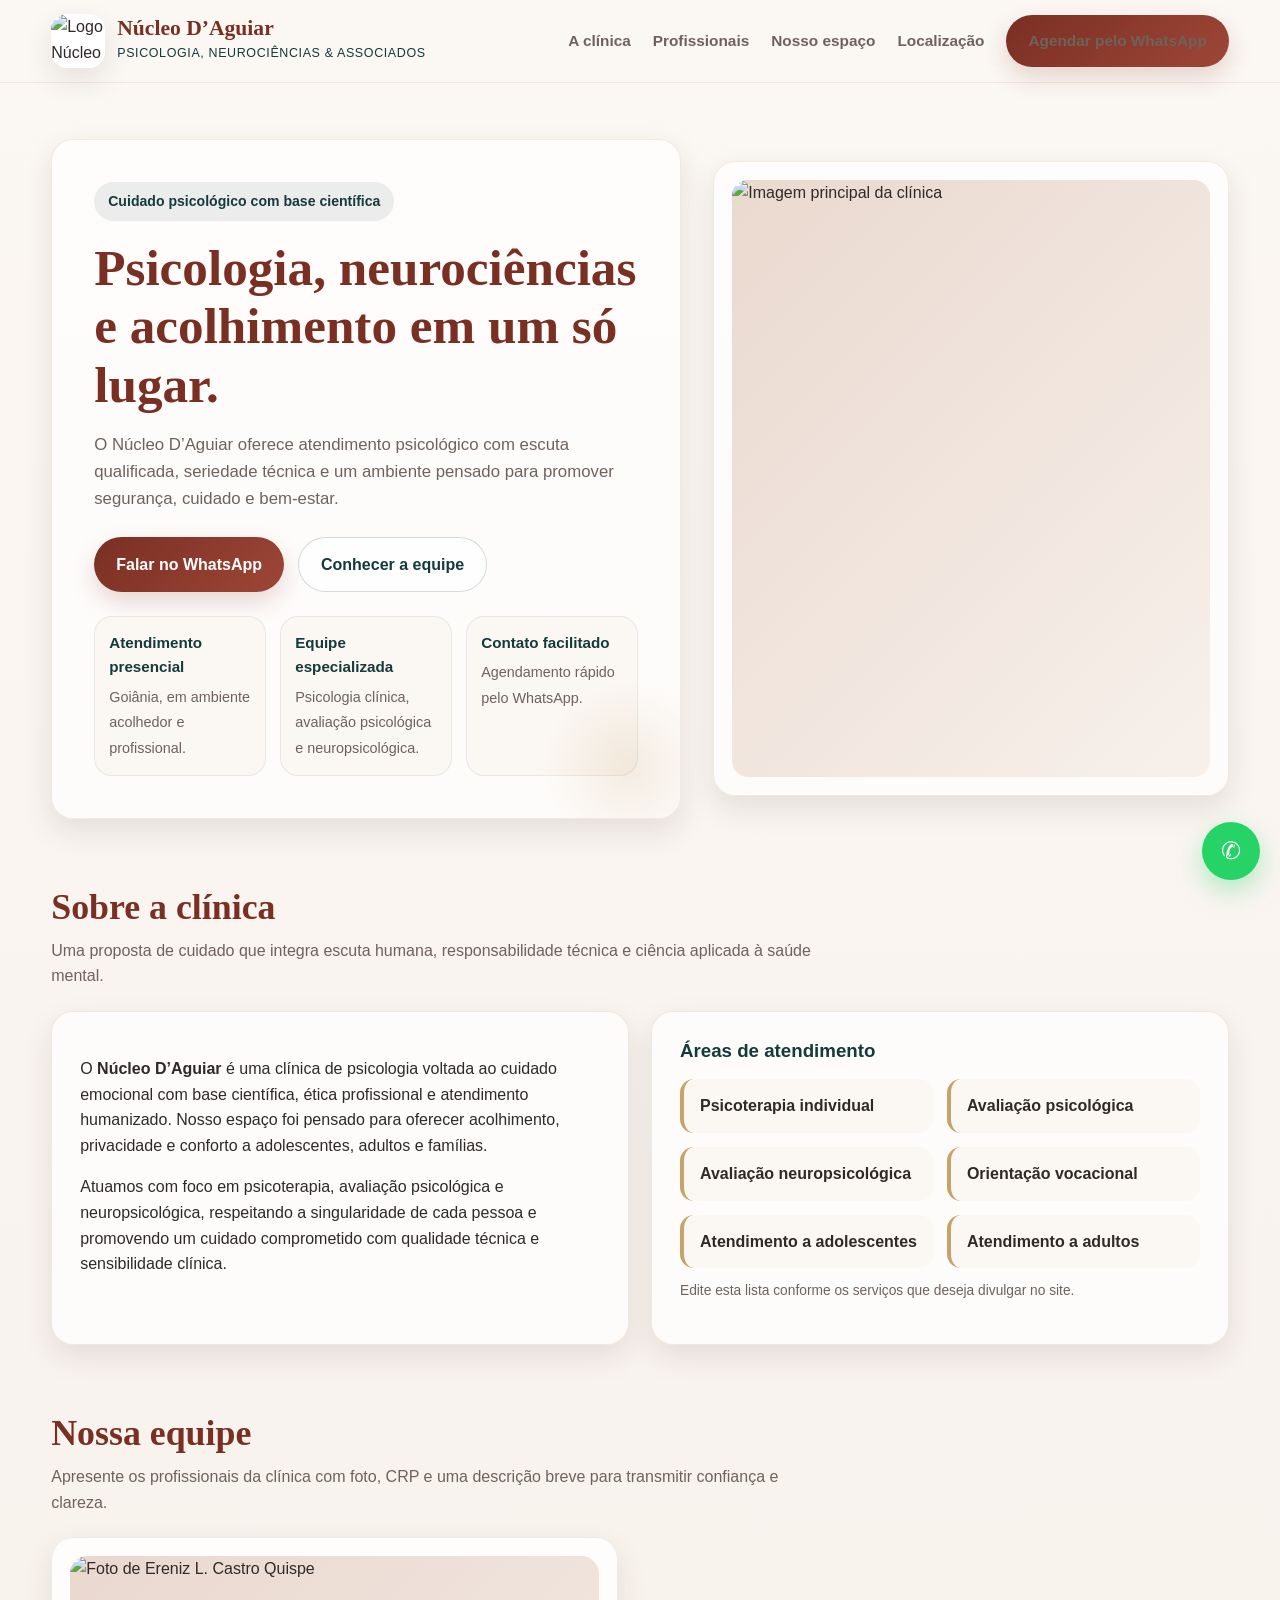
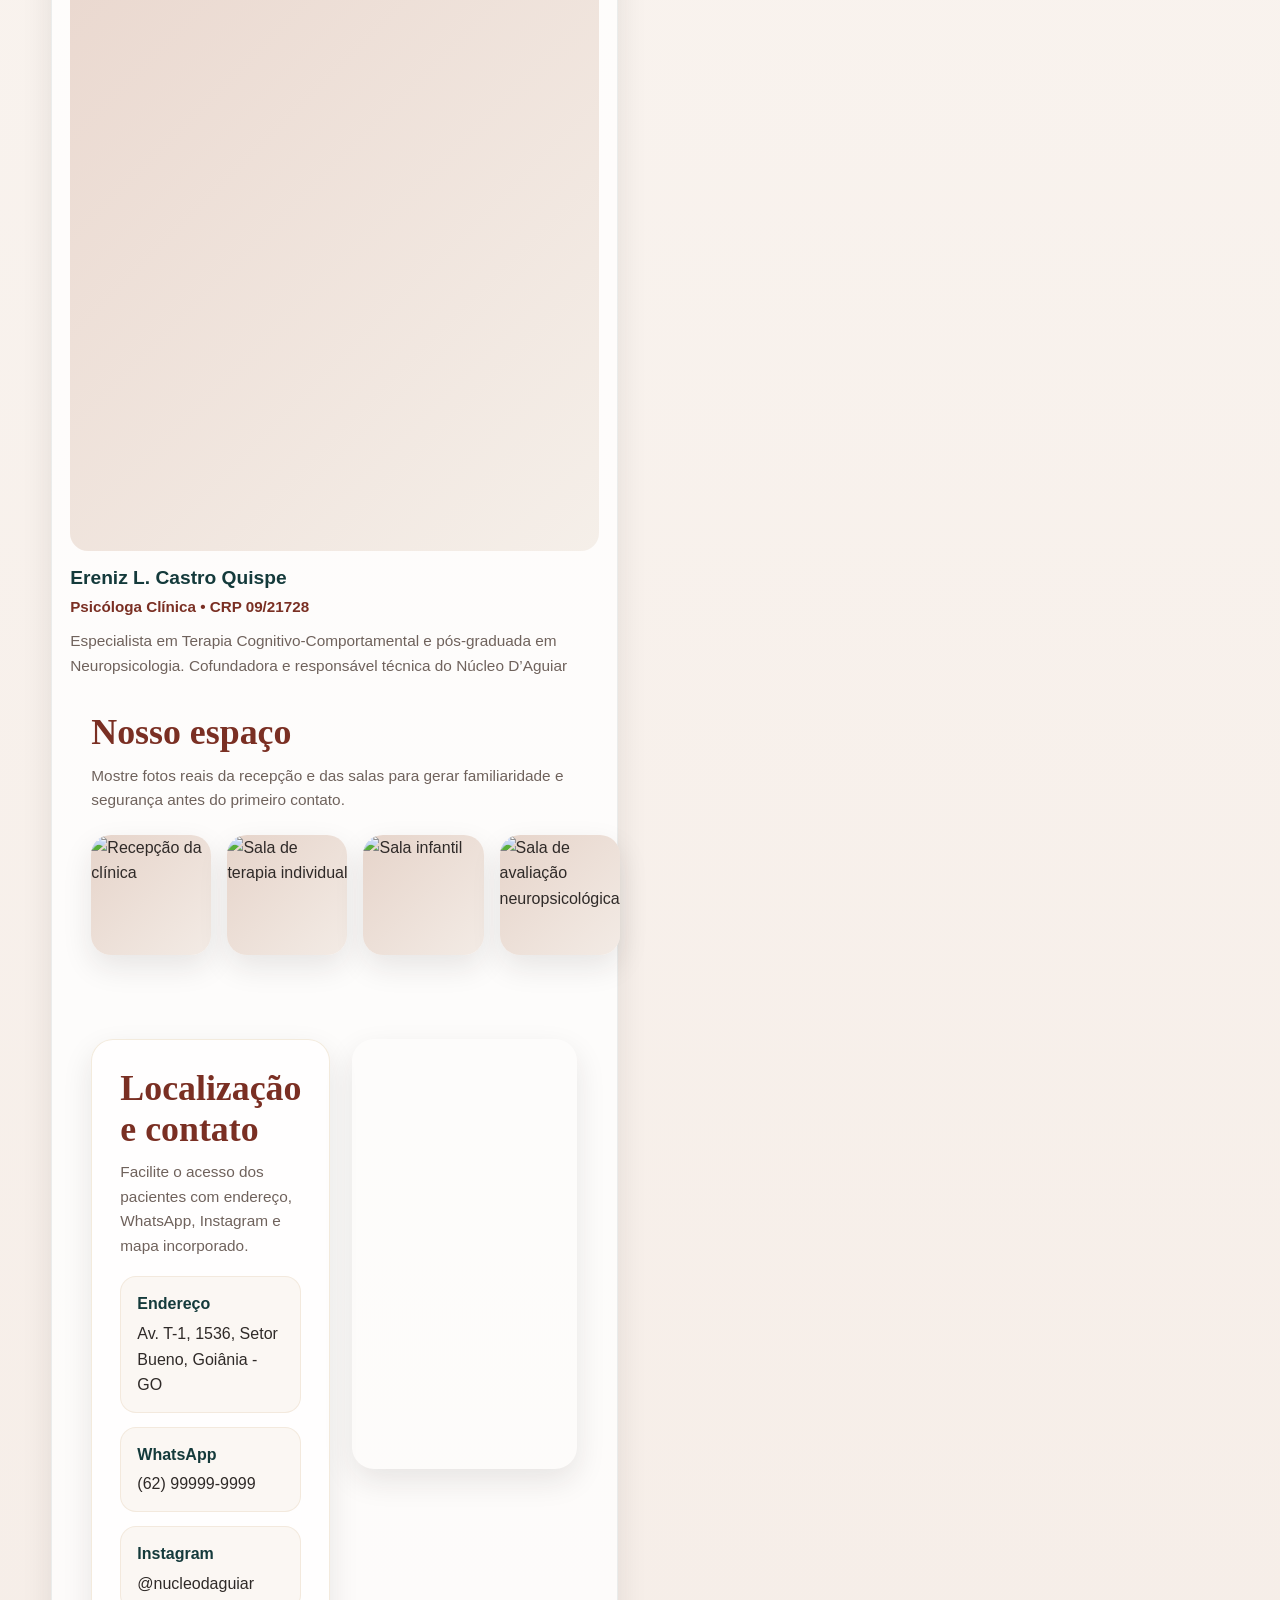
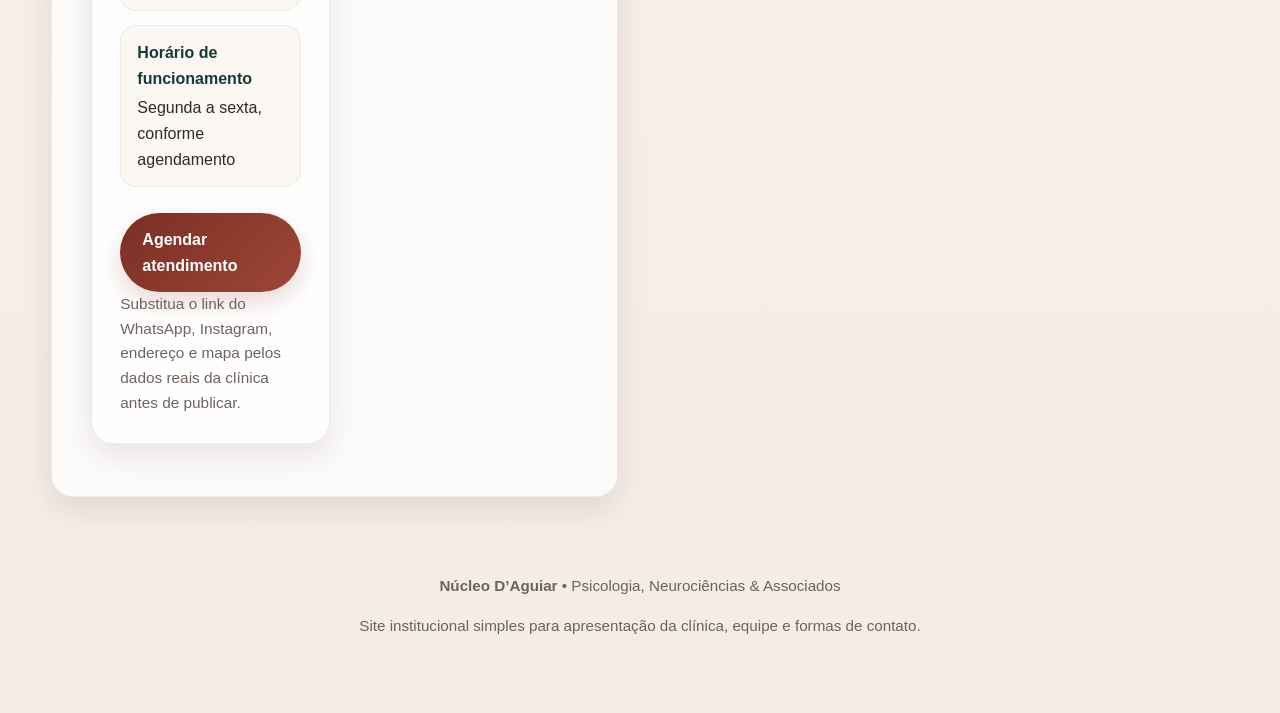
==== index.html @ 6f024604 "Add files via upload" ====
<!DOCTYPE html>
<html lang="pt-BR">
<head>
  <meta charset="UTF-8" />
  <meta name="viewport" content="width=device-width, initial-scale=1.0" />
  <title>Núcleo D’Aguiar | Psicologia, Neurociências & Associados</title>
  <meta name="description" content="Clínica de psicologia em Goiânia com atendimento humanizado, psicoterapia, avaliação psicológica e neuropsicológica." />
  <style>
    :root {
      --bg: #f5ece6;
      --bg-soft: #fbf7f3;
      --paper: #efe2da;
      --green: #143a3b;
      --wine: #7a2f23;
      --gold: #c7a36a;
      --text: #2f2a28;
      --muted: #6f625c;
      --white: #ffffff;
      --shadow: 0 12px 30px rgba(35, 28, 25, 0.10);
      --radius: 22px;
      --radius-sm: 14px;
      --container: 1180px;
    }

    * { box-sizing: border-box; }
    html { scroll-behavior: smooth; }
    body {
      margin: 0;
      font-family: "Segoe UI", Tahoma, Geneva, Verdana, sans-serif;
      background: linear-gradient(180deg, var(--bg-soft) 0%, var(--bg) 100%);
      color: var(--text);
      line-height: 1.6;
    }

    img { max-width: 100%; display: block; }
    a { text-decoration: none; color: inherit; }

    .container {
      width: min(92%, var(--container));
      margin: 0 auto;
    }

    .topbar {
      position: sticky;
      top: 0;
      z-index: 1000;
      backdrop-filter: blur(10px);
      background: rgba(251, 247, 243, 0.88);
      border-bottom: 1px solid rgba(122, 47, 35, 0.08);
    }

    .nav {
      display: flex;
      align-items: center;
      justify-content: space-between;
      gap: 20px;
      padding: 14px 0;
    }

    .brand {
      display: flex;
      align-items: center;
      gap: 12px;
      min-width: 0;
    }

    .brand-logo {
      width: 54px;
      height: 54px;
      border-radius: 16px;
      object-fit: cover;
      box-shadow: var(--shadow);
      background: var(--white);
    }

    .brand-text {
      min-width: 0;
    }

    .brand-title {
      font-family: Georgia, "Times New Roman", serif;
      color: var(--wine);
      font-size: 1.35rem;
      line-height: 1;
      margin: 0 0 4px;
      font-weight: 700;
    }

    .brand-subtitle {
      margin: 0;
      font-size: 0.78rem;
      color: var(--green);
      letter-spacing: 0.05em;
      text-transform: uppercase;
    }

    .menu {
      display: flex;
      align-items: center;
      gap: 22px;
      flex-wrap: wrap;
    }

    .menu a {
      color: var(--muted);
      font-weight: 600;
      font-size: 0.96rem;
    }

    .menu a:hover { color: var(--wine); }

    .btn {
      display: inline-flex;
      align-items: center;
      justify-content: center;
      gap: 10px;
      border: none;
      border-radius: 999px;
      padding: 14px 22px;
      font-weight: 700;
      transition: 0.25s ease;
      cursor: pointer;
    }

    .btn-primary {
      background: linear-gradient(135deg, var(--wine), #9d4637);
      color: var(--white);
      box-shadow: 0 10px 24px rgba(122, 47, 35, 0.18);
    }

    .btn-primary:hover { transform: translateY(-2px); }

    .btn-outline {
      border: 1.5px solid rgba(20, 58, 59, 0.18);
      color: var(--green);
      background: rgba(255,255,255,0.65);
    }

    .hero {
      padding: 56px 0 34px;
    }

    .hero-grid {
      display: grid;
      grid-template-columns: 1.1fr 0.9fr;
      gap: 32px;
      align-items: center;
    }

    .hero-card, .visual-card, .section-card {
      background: rgba(255,255,255,0.7);
      border: 1px solid rgba(199, 163, 106, 0.22);
      border-radius: var(--radius);
      box-shadow: var(--shadow);
    }

    .hero-card {
      padding: 42px;
      position: relative;
      overflow: hidden;
    }

    .hero-card::before {
      content: "";
      position: absolute;
      inset: auto -40px -40px auto;
      width: 180px;
      height: 180px;
      border-radius: 50%;
      background: radial-gradient(circle, rgba(199,163,106,0.18), transparent 70%);
    }

    .eyebrow {
      display: inline-block;
      background: rgba(20, 58, 59, 0.08);
      color: var(--green);
      padding: 8px 14px;
      border-radius: 999px;
      font-weight: 700;
      font-size: 0.88rem;
      margin-bottom: 18px;
    }

    h1, h2, h3 {
      margin-top: 0;
      line-height: 1.15;
    }

    h1 {
      font-family: Georgia, "Times New Roman", serif;
      font-size: clamp(2.1rem, 4vw, 4rem);
      color: var(--wine);
      margin-bottom: 16px;
    }

    .hero p {
      color: var(--muted);
      font-size: 1.05rem;
      margin-bottom: 24px;
    }

    .hero-actions {
      display: flex;
      flex-wrap: wrap;
      gap: 14px;
      margin-bottom: 24px;
    }

    .hero-highlights {
      display: grid;
      grid-template-columns: repeat(3, 1fr);
      gap: 14px;
      margin-top: 8px;
    }

    .highlight {
      background: var(--bg-soft);
      border-radius: 18px;
      padding: 14px;
      border: 1px solid rgba(20, 58, 59, 0.08);
    }

    .highlight strong {
      display: block;
      color: var(--green);
      margin-bottom: 4px;
      font-size: 0.95rem;
    }

    .highlight span {
      color: var(--muted);
      font-size: 0.9rem;
    }

    .visual-card {
      padding: 18px;
    }

    .hero-photo {
      width: 100%;
      aspect-ratio: 4 / 5;
      border-radius: calc(var(--radius) - 6px);
      object-fit: cover;
      background: linear-gradient(135deg, #ead9cf, #f7f0eb);
    }

    section {
      padding: 34px 0;
    }

    .section-head {
      margin-bottom: 22px;
      max-width: 760px;
    }

    .section-head h2 {
      font-family: Georgia, "Times New Roman", serif;
      font-size: clamp(1.8rem, 2.8vw, 2.8rem);
      color: var(--wine);
      margin-bottom: 10px;
    }

    .section-head p {
      margin: 0;
      color: var(--muted);
    }

    .about-grid {
      display: grid;
      grid-template-columns: 1fr 1fr;
      gap: 22px;
    }

    .section-card {
      padding: 28px;
    }

    .services-list {
      display: grid;
      grid-template-columns: repeat(2, 1fr);
      gap: 14px;
      margin-top: 18px;
    }

    .service-item {
      background: var(--bg-soft);
      border-left: 4px solid var(--gold);
      border-radius: 14px;
      padding: 14px 14px 14px 16px;
      color: var(--text);
      font-weight: 600;
    }

    .professionals-grid {
      display: grid;
      grid-template-columns: repeat(3, 1fr);
      gap: 22px;
    }

    .professional-card {
      background: rgba(255,255,255,0.78);
      border-radius: var(--radius);
      padding: 18px;
      border: 1px solid rgba(20, 58, 59, 0.08);
      box-shadow: var(--shadow);
    }

    .professional-card img {
      width: 100%;
      aspect-ratio: 4 / 4.5;
      object-fit: cover;
      border-radius: 18px;
      margin-bottom: 16px;
      background: linear-gradient(135deg, #ead8cf, #f5efe9);
    }

    .professional-card h3 {
      margin-bottom: 6px;
      color: var(--green);
      font-size: 1.2rem;
    }

    .professional-role {
      color: var(--wine);
      font-weight: 700;
      margin-bottom: 10px;
      font-size: 0.95rem;
    }

    .professional-card p {
      color: var(--muted);
      margin: 0;
      font-size: 0.96rem;
    }

    .gallery-grid {
      display: grid;
      grid-template-columns: repeat(4, 1fr);
      gap: 16px;
    }

    .gallery-grid img {
      width: 100%;
      aspect-ratio: 1 / 1;
      object-fit: cover;
      border-radius: 20px;
      box-shadow: var(--shadow);
      background: linear-gradient(135deg, #e6d4ca, #f3ebe5);
    }

    .location-grid {
      display: grid;
      grid-template-columns: 0.95fr 1.05fr;
      gap: 22px;
      align-items: stretch;
    }

    .contact-list {
      display: grid;
      gap: 14px;
      margin: 18px 0 26px;
    }

    .contact-item {
      background: var(--bg-soft);
      border-radius: 16px;
      padding: 14px 16px;
      border: 1px solid rgba(199, 163, 106, 0.16);
    }

    .contact-item strong {
      display: block;
      color: var(--green);
      margin-bottom: 4px;
    }

    iframe {
      width: 100%;
      min-height: 100%;
      border: 0;
      border-radius: var(--radius);
      box-shadow: var(--shadow);
      min-height: 430px;
    }

    .footer {
      padding: 28px 0 60px;
      color: var(--muted);
      text-align: center;
      font-size: 0.95rem;
    }

    .whatsapp-float {
      position: fixed;
      right: 20px;
      bottom: 20px;
      z-index: 999;
      background: #25d366;
      color: white;
      width: 58px;
      height: 58px;
      border-radius: 50%;
      display: flex;
      align-items: center;
      justify-content: center;
      font-size: 1.5rem;
      box-shadow: 0 10px 26px rgba(37, 211, 102, 0.35);
    }

    .muted-note {
      font-size: 0.86rem;
      color: var(--muted);
      margin-top: 12px;
    }

    @media (max-width: 980px) {
      .hero-grid,
      .about-grid,
      .location-grid,
      .professionals-grid {
        grid-template-columns: 1fr;
      }

      .gallery-grid {
        grid-template-columns: repeat(2, 1fr);
      }

      .hero-highlights,
      .services-list {
        grid-template-columns: 1fr;
      }

      .menu {
        display: none;
      }
    }

    @media (max-width: 640px) {
      .hero-card,
      .section-card {
        padding: 22px;
      }

      .gallery-grid {
        grid-template-columns: 1fr;
      }

      .brand-title {
        font-size: 1.08rem;
      }

      .brand-subtitle {
        font-size: 0.68rem;
      }
    }
  </style>
</head>
<body>
  <header class="topbar">
    <div class="container nav">
      <a href="#inicio" class="brand">
        <img class="brand-logo" src="logo.png" alt="Logo Núcleo D'Aguiar" />
        <div class="brand-text">
          <p class="brand-title">Núcleo D’Aguiar</p>
          <p class="brand-subtitle">Psicologia, Neurociências & Associados</p>
        </div>
      </a>

      <nav class="menu">
        <a href="#sobre">A clínica</a>
        <a href="#profissionais">Profissionais</a>
        <a href="#espaco">Nosso espaço</a>
        <a href="#localizacao">Localização</a>
        <a href="#contato" class="btn btn-primary">Agendar pelo WhatsApp</a>
      </nav>
    </div>
  </header>

  <main>
    <section class="hero" id="inicio">
      <div class="container hero-grid">
        <div class="hero-card">
          <span class="eyebrow">Cuidado psicológico com base científica</span>
          <h1>Psicologia, neurociências e acolhimento em um só lugar.</h1>
          <p>
            O Núcleo D’Aguiar oferece atendimento psicológico com escuta qualificada,
            seriedade técnica e um ambiente pensado para promover segurança, cuidado e bem-estar.
          </p>

          <div class="hero-actions">
            <a class="btn btn-primary" href="https://wa.me/5562991787997" target="_blank" rel="noopener noreferrer">Falar no WhatsApp</a>
            <a class="btn btn-outline" href="#profissionais">Conhecer a equipe</a>
          </div>

          <div class="hero-highlights">
            <div class="highlight">
              <strong>Atendimento presencial</strong>
              <span>Goiânia, em ambiente acolhedor e profissional.</span>
            </div>
            <div class="highlight">
              <strong>Equipe especializada</strong>
              <span>Psicologia clínica, avaliação psicológica e neuropsicológica.</span>
            </div>
            <div class="highlight">
              <strong>Contato facilitado</strong>
              <span>Agendamento rápido pelo WhatsApp.</span>
            </div>
          </div>
        </div>

        <div class="visual-card">
          <img class="hero-photo" src="clinica-capa.jpg" alt="Imagem principal da clínica" />
        </div>
      </div>
    </section>

    <section id="sobre">
      <div class="container">
        <div class="section-head">
          <h2>Sobre a clínica</h2>
          <p>
            Uma proposta de cuidado que integra escuta humana, responsabilidade técnica e ciência aplicada à saúde mental.
          </p>
        </div>

        <div class="about-grid">
          <div class="section-card">
            <p>
              O <strong>Núcleo D’Aguiar</strong> é uma clínica de psicologia voltada ao cuidado emocional
              com base científica, ética profissional e atendimento humanizado. Nosso espaço foi pensado
              para oferecer acolhimento, privacidade e conforto a adolescentes, adultos e famílias.
            </p>
            <p>
              Atuamos com foco em psicoterapia, avaliação psicológica e neuropsicológica, respeitando a singularidade
              de cada pessoa e promovendo um cuidado comprometido com qualidade técnica e sensibilidade clínica.
            </p>
          </div>

          <div class="section-card">
            <h3 style="color: var(--green); margin-bottom: 12px;">Áreas de atendimento</h3>
            <div class="services-list">
              <div class="service-item">Psicoterapia individual</div>
              <div class="service-item">Avaliação psicológica</div>
              <div class="service-item">Avaliação neuropsicológica</div>
              <div class="service-item">Orientação vocacional</div>
              <div class="service-item">Atendimento a adolescentes</div>
              <div class="service-item">Atendimento a adultos</div>
            </div>
            <p class="muted-note">Edite esta lista conforme os serviços que deseja divulgar no site.</p>
          </div>
        </div>
      </div>
    </section>

    <section id="profissionais">
      <div class="container">
        <div class="section-head">
          <h2>Nossa equipe</h2>
          <p>
            Apresente os profissionais da clínica com foto, CRP e uma descrição breve para transmitir confiança e clareza.
          </p>
        </div>

        <div class="professionals-grid">
          <article class="professional-card">
            <img src="profissional-1.jpg" alt="Foto de Ereniz L. Castro Quispe" />
            <h3>Ereniz L. Castro Quispe</h3>
            <div class="professional-role">Psicóloga Clínica • CRP 09/21728</div>
            <p>
              Especialista em Terapia Cognitivo-Comportamental e pós-graduada em Neuropsicologia.
              Cofundadora e responsável técnica do Núcleo D’Aguiar

    <section id="espaco">
      <div class="container">
        <div class="section-head">
          <h2>Nosso espaço</h2>
          <p>
            Mostre fotos reais da recepção e das salas para gerar familiaridade e segurança antes do primeiro contato.
          </p>
        </div>

        <div class="gallery-grid">
          <img src="galeria-1.jpg" alt="Recepção da clínica" />
          <img src="galeria-2.jpg" alt="Sala de terapia individual" />
          <img src="galeria-3.jpg" alt="Sala infantil" />
          <img src="galeria-4.jpg" alt="Sala de avaliação neuropsicológica" />
        </div>
      </div>
    </section>

    <section id="localizacao">
      <div class="container location-grid">
        <div class="section-card">
          <div class="section-head" style="margin-bottom: 14px;">
            <h2>Localização e contato</h2>
            <p>
              Facilite o acesso dos pacientes com endereço, WhatsApp, Instagram e mapa incorporado.
            </p>
          </div>

          <div class="contact-list">
            <div class="contact-item">
              <strong>Endereço</strong>
              <span>Av. T-1, 1536, Setor Bueno, Goiânia - GO</span>
            </div>

            <div class="contact-item">
              <strong>WhatsApp</strong>
              <span>(62) 99999-9999</span>
            </div>

            <div class="contact-item">
              <strong>Instagram</strong>
              <span>@nucleodaguiar</span>
            </div>

            <div class="contact-item">
              <strong>Horário de funcionamento</strong>
              <span>Segunda a sexta, conforme agendamento</span>
            </div>
          </div>

          <div id="contato">
            <a class="btn btn-primary" href="https://wa.me/5562991787997" target="_blank" rel="noopener noreferrer">Agendar atendimento</a>
          </div>

          <p class="muted-note">
            Substitua o link do WhatsApp, Instagram, endereço e mapa pelos dados reais da clínica antes de publicar.
          </p>
        </div>

        <div>
          <iframe
            title="Mapa da clínica"
            src="https://www.google.com/maps?q=Av.%20T-1,%201536,%20Setor%20Bueno,%20Goi%C3%A2nia&output=embed"
            loading="lazy"
            referrerpolicy="no-referrer-when-downgrade">
          </iframe>
        </div>
      </div>
    </section>
  </main>

  <footer class="footer">
    <div class="container">
      <p><strong>Núcleo D’Aguiar</strong> • Psicologia, Neurociências & Associados</p>
      <p>Site institucional simples para apresentação da clínica, equipe e formas de contato.</p>
    </div>
  </footer>

  <a class="whatsapp-float" href="https://wa.me/5562991787997" target="_blank" rel="noopener noreferrer" aria-label="Falar no WhatsApp">
    ✆
  </a>
</body>
</html>
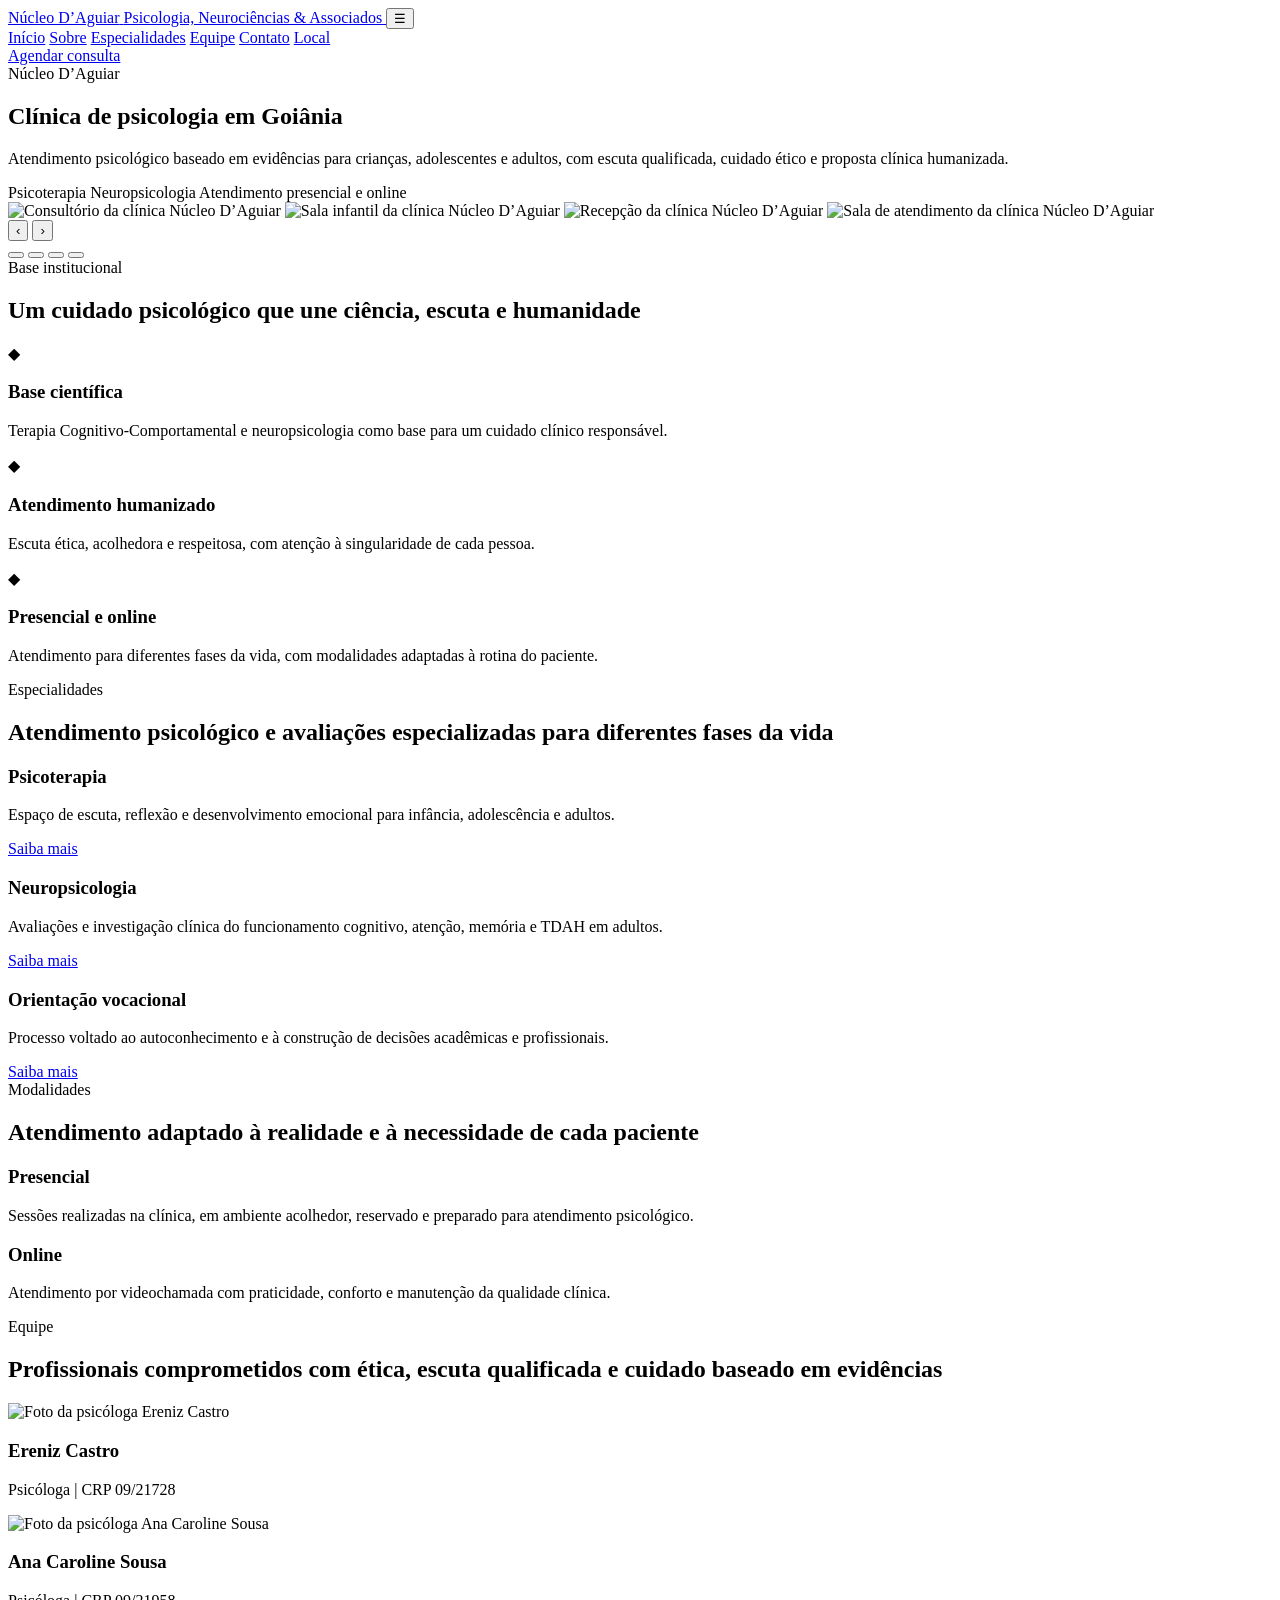
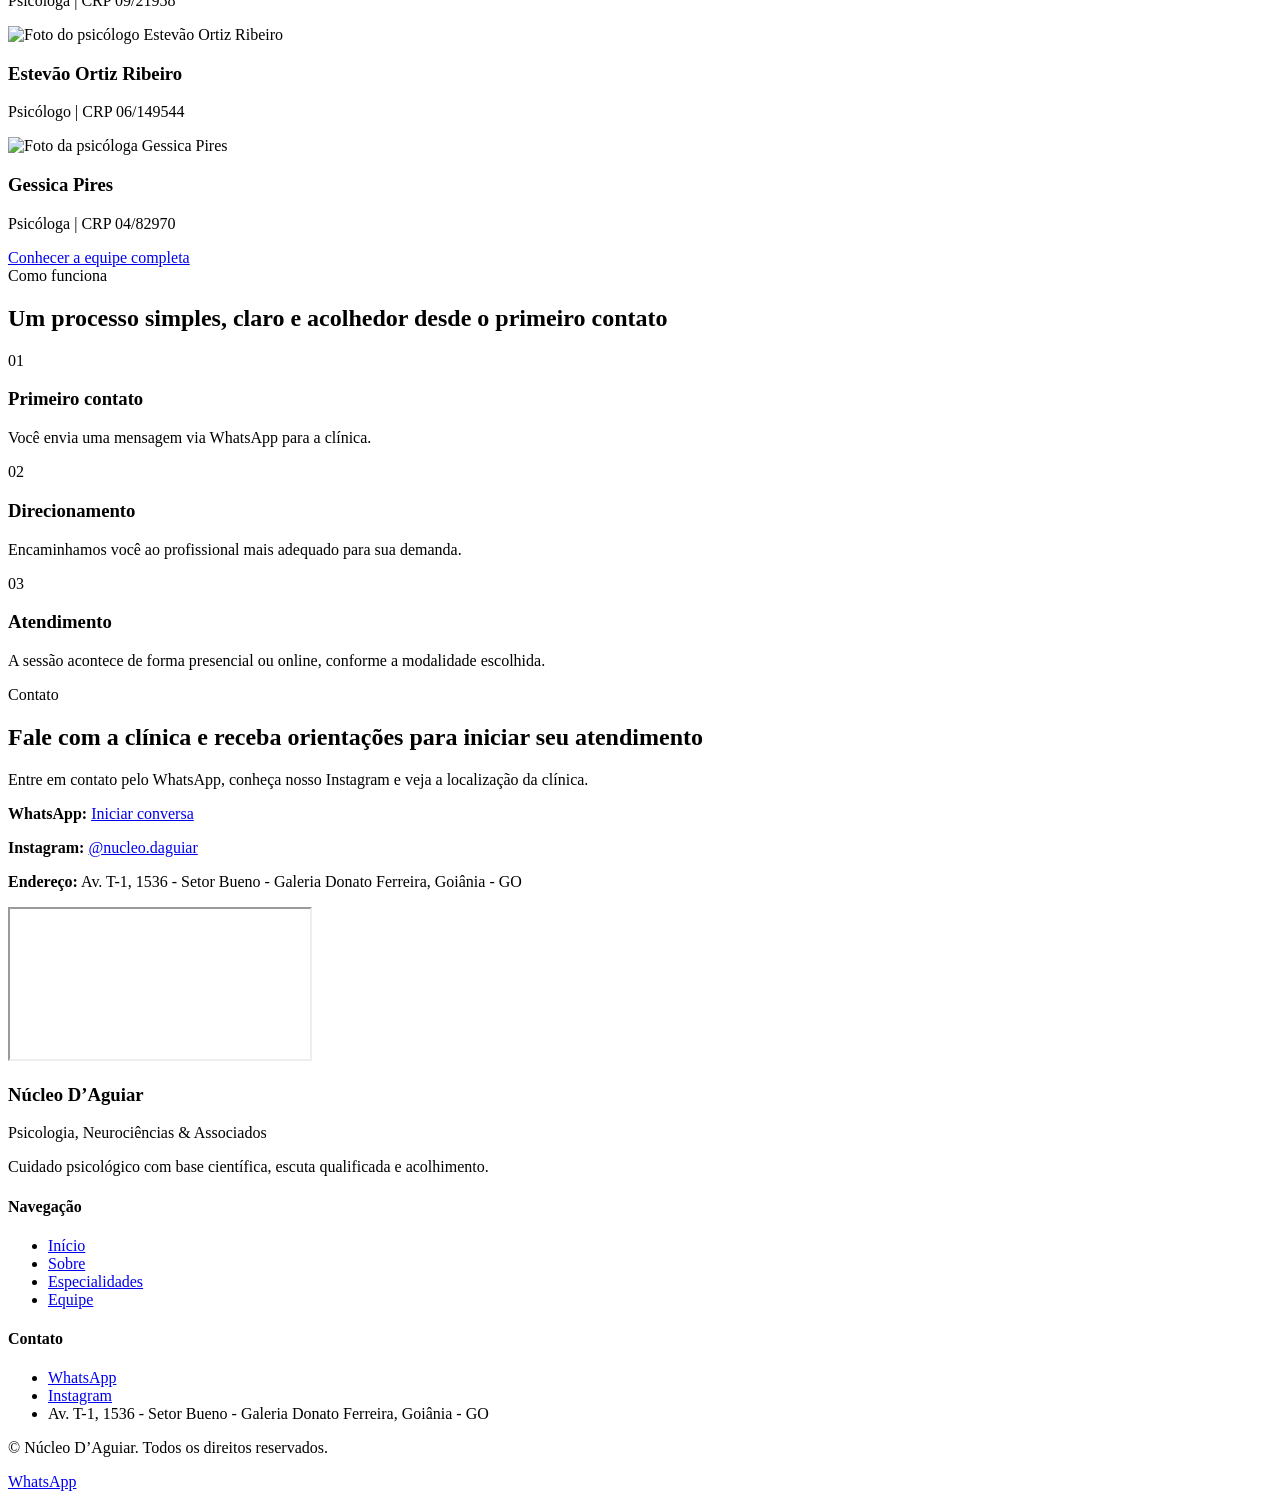
==== commit 4f906e90: "Update index.html" ====
--- a/index.html
+++ b/index.html
@@ -3,653 +3,282 @@
 <head>
   <meta charset="UTF-8" />
   <meta name="viewport" content="width=device-width, initial-scale=1.0" />
-  <title>Núcleo D’Aguiar | Psicologia, Neurociências & Associados</title>
-  <meta name="description" content="Clínica de psicologia em Goiânia com atendimento humanizado, psicoterapia, avaliação psicológica e neuropsicológica." />
-  <style>
-    :root {
-      --bg: #f5ece6;
-      --bg-soft: #fbf7f3;
-      --paper: #efe2da;
-      --green: #143a3b;
-      --wine: #7a2f23;
-      --gold: #c7a36a;
-      --text: #2f2a28;
-      --muted: #6f625c;
-      --white: #ffffff;
-      --shadow: 0 12px 30px rgba(35, 28, 25, 0.10);
-      --radius: 22px;
-      --radius-sm: 14px;
-      --container: 1180px;
-    }
-
-    * { box-sizing: border-box; }
-    html { scroll-behavior: smooth; }
-    body {
-      margin: 0;
-      font-family: "Segoe UI", Tahoma, Geneva, Verdana, sans-serif;
-      background: linear-gradient(180deg, var(--bg-soft) 0%, var(--bg) 100%);
-      color: var(--text);
-      line-height: 1.6;
-    }
-
-    img { max-width: 100%; display: block; }
-    a { text-decoration: none; color: inherit; }
-
-    .container {
-      width: min(92%, var(--container));
-      margin: 0 auto;
-    }
-
-    .topbar {
-      position: sticky;
-      top: 0;
-      z-index: 1000;
-      backdrop-filter: blur(10px);
-      background: rgba(251, 247, 243, 0.88);
-      border-bottom: 1px solid rgba(122, 47, 35, 0.08);
-    }
-
-    .nav {
-      display: flex;
-      align-items: center;
-      justify-content: space-between;
-      gap: 20px;
-      padding: 14px 0;
-    }
-
-    .brand {
-      display: flex;
-      align-items: center;
-      gap: 12px;
-      min-width: 0;
-    }
-
-    .brand-logo {
-      width: 54px;
-      height: 54px;
-      border-radius: 16px;
-      object-fit: cover;
-      box-shadow: var(--shadow);
-      background: var(--white);
-    }
-
-    .brand-text {
-      min-width: 0;
-    }
-
-    .brand-title {
-      font-family: Georgia, "Times New Roman", serif;
-      color: var(--wine);
-      font-size: 1.35rem;
-      line-height: 1;
-      margin: 0 0 4px;
-      font-weight: 700;
-    }
-
-    .brand-subtitle {
-      margin: 0;
-      font-size: 0.78rem;
-      color: var(--green);
-      letter-spacing: 0.05em;
-      text-transform: uppercase;
-    }
-
-    .menu {
-      display: flex;
-      align-items: center;
-      gap: 22px;
-      flex-wrap: wrap;
-    }
-
-    .menu a {
-      color: var(--muted);
-      font-weight: 600;
-      font-size: 0.96rem;
-    }
-
-    .menu a:hover { color: var(--wine); }
-
-    .btn {
-      display: inline-flex;
-      align-items: center;
-      justify-content: center;
-      gap: 10px;
-      border: none;
-      border-radius: 999px;
-      padding: 14px 22px;
-      font-weight: 700;
-      transition: 0.25s ease;
-      cursor: pointer;
-    }
-
-    .btn-primary {
-      background: linear-gradient(135deg, var(--wine), #9d4637);
-      color: var(--white);
-      box-shadow: 0 10px 24px rgba(122, 47, 35, 0.18);
-    }
-
-    .btn-primary:hover { transform: translateY(-2px); }
-
-    .btn-outline {
-      border: 1.5px solid rgba(20, 58, 59, 0.18);
-      color: var(--green);
-      background: rgba(255,255,255,0.65);
-    }
-
-    .hero {
-      padding: 56px 0 34px;
-    }
-
-    .hero-grid {
-      display: grid;
-      grid-template-columns: 1.1fr 0.9fr;
-      gap: 32px;
-      align-items: center;
-    }
-
-    .hero-card, .visual-card, .section-card {
-      background: rgba(255,255,255,0.7);
-      border: 1px solid rgba(199, 163, 106, 0.22);
-      border-radius: var(--radius);
-      box-shadow: var(--shadow);
-    }
-
-    .hero-card {
-      padding: 42px;
-      position: relative;
-      overflow: hidden;
-    }
-
-    .hero-card::before {
-      content: "";
-      position: absolute;
-      inset: auto -40px -40px auto;
-      width: 180px;
-      height: 180px;
-      border-radius: 50%;
-      background: radial-gradient(circle, rgba(199,163,106,0.18), transparent 70%);
-    }
-
-    .eyebrow {
-      display: inline-block;
-      background: rgba(20, 58, 59, 0.08);
-      color: var(--green);
-      padding: 8px 14px;
-      border-radius: 999px;
-      font-weight: 700;
-      font-size: 0.88rem;
-      margin-bottom: 18px;
-    }
-
-    h1, h2, h3 {
-      margin-top: 0;
-      line-height: 1.15;
-    }
-
-    h1 {
-      font-family: Georgia, "Times New Roman", serif;
-      font-size: clamp(2.1rem, 4vw, 4rem);
-      color: var(--wine);
-      margin-bottom: 16px;
-    }
-
-    .hero p {
-      color: var(--muted);
-      font-size: 1.05rem;
-      margin-bottom: 24px;
-    }
-
-    .hero-actions {
-      display: flex;
-      flex-wrap: wrap;
-      gap: 14px;
-      margin-bottom: 24px;
-    }
-
-    .hero-highlights {
-      display: grid;
-      grid-template-columns: repeat(3, 1fr);
-      gap: 14px;
-      margin-top: 8px;
-    }
-
-    .highlight {
-      background: var(--bg-soft);
-      border-radius: 18px;
-      padding: 14px;
-      border: 1px solid rgba(20, 58, 59, 0.08);
-    }
-
-    .highlight strong {
-      display: block;
-      color: var(--green);
-      margin-bottom: 4px;
-      font-size: 0.95rem;
-    }
-
-    .highlight span {
-      color: var(--muted);
-      font-size: 0.9rem;
-    }
-
-    .visual-card {
-      padding: 18px;
-    }
-
-    .hero-photo {
-      width: 100%;
-      aspect-ratio: 4 / 5;
-      border-radius: calc(var(--radius) - 6px);
-      object-fit: cover;
-      background: linear-gradient(135deg, #ead9cf, #f7f0eb);
-    }
-
-    section {
-      padding: 34px 0;
-    }
-
-    .section-head {
-      margin-bottom: 22px;
-      max-width: 760px;
-    }
-
-    .section-head h2 {
-      font-family: Georgia, "Times New Roman", serif;
-      font-size: clamp(1.8rem, 2.8vw, 2.8rem);
-      color: var(--wine);
-      margin-bottom: 10px;
-    }
-
-    .section-head p {
-      margin: 0;
-      color: var(--muted);
-    }
-
-    .about-grid {
-      display: grid;
-      grid-template-columns: 1fr 1fr;
-      gap: 22px;
-    }
-
-    .section-card {
-      padding: 28px;
-    }
-
-    .services-list {
-      display: grid;
-      grid-template-columns: repeat(2, 1fr);
-      gap: 14px;
-      margin-top: 18px;
-    }
-
-    .service-item {
-      background: var(--bg-soft);
-      border-left: 4px solid var(--gold);
-      border-radius: 14px;
-      padding: 14px 14px 14px 16px;
-      color: var(--text);
-      font-weight: 600;
-    }
-
-    .professionals-grid {
-      display: grid;
-      grid-template-columns: repeat(3, 1fr);
-      gap: 22px;
-    }
-
-    .professional-card {
-      background: rgba(255,255,255,0.78);
-      border-radius: var(--radius);
-      padding: 18px;
-      border: 1px solid rgba(20, 58, 59, 0.08);
-      box-shadow: var(--shadow);
-    }
-
-    .professional-card img {
-      width: 100%;
-      aspect-ratio: 4 / 4.5;
-      object-fit: cover;
-      border-radius: 18px;
-      margin-bottom: 16px;
-      background: linear-gradient(135deg, #ead8cf, #f5efe9);
-    }
-
-    .professional-card h3 {
-      margin-bottom: 6px;
-      color: var(--green);
-      font-size: 1.2rem;
-    }
-
-    .professional-role {
-      color: var(--wine);
-      font-weight: 700;
-      margin-bottom: 10px;
-      font-size: 0.95rem;
-    }
-
-    .professional-card p {
-      color: var(--muted);
-      margin: 0;
-      font-size: 0.96rem;
-    }
-
-    .gallery-grid {
-      display: grid;
-      grid-template-columns: repeat(4, 1fr);
-      gap: 16px;
-    }
-
-    .gallery-grid img {
-      width: 100%;
-      aspect-ratio: 1 / 1;
-      object-fit: cover;
-      border-radius: 20px;
-      box-shadow: var(--shadow);
-      background: linear-gradient(135deg, #e6d4ca, #f3ebe5);
-    }
-
-    .location-grid {
-      display: grid;
-      grid-template-columns: 0.95fr 1.05fr;
-      gap: 22px;
-      align-items: stretch;
-    }
-
-    .contact-list {
-      display: grid;
-      gap: 14px;
-      margin: 18px 0 26px;
-    }
-
-    .contact-item {
-      background: var(--bg-soft);
-      border-radius: 16px;
-      padding: 14px 16px;
-      border: 1px solid rgba(199, 163, 106, 0.16);
-    }
-
-    .contact-item strong {
-      display: block;
-      color: var(--green);
-      margin-bottom: 4px;
-    }
-
-    iframe {
-      width: 100%;
-      min-height: 100%;
-      border: 0;
-      border-radius: var(--radius);
-      box-shadow: var(--shadow);
-      min-height: 430px;
-    }
-
-    .footer {
-      padding: 28px 0 60px;
-      color: var(--muted);
-      text-align: center;
-      font-size: 0.95rem;
-    }
-
-    .whatsapp-float {
-      position: fixed;
-      right: 20px;
-      bottom: 20px;
-      z-index: 999;
-      background: #25d366;
-      color: white;
-      width: 58px;
-      height: 58px;
-      border-radius: 50%;
-      display: flex;
-      align-items: center;
-      justify-content: center;
-      font-size: 1.5rem;
-      box-shadow: 0 10px 26px rgba(37, 211, 102, 0.35);
-    }
-
-    .muted-note {
-      font-size: 0.86rem;
-      color: var(--muted);
-      margin-top: 12px;
-    }
-
-    @media (max-width: 980px) {
-      .hero-grid,
-      .about-grid,
-      .location-grid,
-      .professionals-grid {
-        grid-template-columns: 1fr;
-      }
-
-      .gallery-grid {
-        grid-template-columns: repeat(2, 1fr);
-      }
-
-      .hero-highlights,
-      .services-list {
-        grid-template-columns: 1fr;
-      }
-
-      .menu {
-        display: none;
-      }
-    }
-
-    @media (max-width: 640px) {
-      .hero-card,
-      .section-card {
-        padding: 22px;
-      }
-
-      .gallery-grid {
-        grid-template-columns: 1fr;
-      }
-
-      .brand-title {
-        font-size: 1.08rem;
-      }
-
-      .brand-subtitle {
-        font-size: 0.68rem;
-      }
-    }
-  </style>
+  <title>Psicólogo em Goiânia | Núcleo D’Aguiar</title>
+  <meta name="description" content="Clínica de psicologia em Goiânia com atendimento presencial e online. Psicoterapia, neuropsicologia e orientação vocacional no Núcleo D’Aguiar." />
+  <link rel="preconnect" href="https://fonts.googleapis.com">
+  <link rel="preconnect" href="https://fonts.gstatic.com" crossorigin>
+  <link href="https://fonts.googleapis.com/css2?family=Cormorant+Garamond:wght@500;600;700&family=Inter:wght@300;400;500;600;700&display=swap" rel="stylesheet">
+  <link rel="stylesheet" href="assets/css/style.css" />
 </head>
 <body>
-  <header class="topbar">
-    <div class="container nav">
-      <a href="#inicio" class="brand">
-        <img class="brand-logo" src="logo.png" alt="Logo Núcleo D'Aguiar" />
-        <div class="brand-text">
-          <p class="brand-title">Núcleo D’Aguiar</p>
-          <p class="brand-subtitle">Psicologia, Neurociências & Associados</p>
-        </div>
+  <header class="site-header">
+    <div class="container header-wrap">
+      <a href="index.html" class="brand" aria-label="Página inicial do Núcleo D’Aguiar">
+        <span class="brand-title">Núcleo D’Aguiar</span>
+        <span class="brand-subtitle">Psicologia, Neurociências & Associados</span>
       </a>
 
-      <nav class="menu">
-        <a href="#sobre">A clínica</a>
-        <a href="#profissionais">Profissionais</a>
-        <a href="#espaco">Nosso espaço</a>
-        <a href="#localizacao">Localização</a>
-        <a href="#contato" class="btn btn-primary">Agendar pelo WhatsApp</a>
+      <button class="menu-toggle" aria-label="Abrir menu" aria-expanded="false" aria-controls="menu-principal">☰</button>
+
+      <nav class="main-nav" id="menu-principal">
+        <a href="index.html" class="active">Início</a>
+        <a href="sobre.html">Sobre</a>
+        <a href="especialidades.html">Especialidades</a>
+        <a href="equipe.html">Equipe</a>
+        <a href="contato.html">Contato</a>
+        <a href="local.html">Local</a>
       </nav>
+
+      <a href="https://wa.me/5562991787997" target="_blank" class="btn btn-primary desktop-cta">Agendar consulta</a>
     </div>
   </header>
 
   <main>
-    <section class="hero" id="inicio">
+    <section class="hero-home">
       <div class="container hero-grid">
-        <div class="hero-card">
-          <span class="eyebrow">Cuidado psicológico com base científica</span>
-          <h1>Psicologia, neurociências e acolhimento em um só lugar.</h1>
+        <div class="hero-copy fade-up">
+          <span class="eyebrow">Núcleo D’Aguiar</span>
+          <h1>Clínica de psicologia em Goiânia</h1>
           <p>
-            O Núcleo D’Aguiar oferece atendimento psicológico com escuta qualificada,
-            seriedade técnica e um ambiente pensado para promover segurança, cuidado e bem-estar.
+            Atendimento psicológico baseado em evidências para crianças, adolescentes e adultos,
+            com escuta qualificada, cuidado ético e proposta clínica humanizada.
           </p>
 
-          <div class="hero-actions">
-            <a class="btn btn-primary" href="https://wa.me/5562991787997" target="_blank" rel="noopener noreferrer">Falar no WhatsApp</a>
-            <a class="btn btn-outline" href="#profissionais">Conhecer a equipe</a>
-          </div>
-
-          <div class="hero-highlights">
-            <div class="highlight">
-              <strong>Atendimento presencial</strong>
-              <span>Goiânia, em ambiente acolhedor e profissional.</span>
-            </div>
-            <div class="highlight">
-              <strong>Equipe especializada</strong>
-              <span>Psicologia clínica, avaliação psicológica e neuropsicológica.</span>
-            </div>
-            <div class="highlight">
-              <strong>Contato facilitado</strong>
-              <span>Agendamento rápido pelo WhatsApp.</span>
-            </div>
-          </div>
-        </div>
-
-        <div class="visual-card">
-          <img class="hero-photo" src="clinica-capa.jpg" alt="Imagem principal da clínica" />
-        </div>
-      </div>
-    </section>
-
-    <section id="sobre">
-      <div class="container">
-        <div class="section-head">
-          <h2>Sobre a clínica</h2>
-          <p>
-            Uma proposta de cuidado que integra escuta humana, responsabilidade técnica e ciência aplicada à saúde mental.
-          </p>
-        </div>
-
-        <div class="about-grid">
-          <div class="section-card">
-            <p>
-              O <strong>Núcleo D’Aguiar</strong> é uma clínica de psicologia voltada ao cuidado emocional
-              com base científica, ética profissional e atendimento humanizado. Nosso espaço foi pensado
-              para oferecer acolhimento, privacidade e conforto a adolescentes, adultos e famílias.
-            </p>
-            <p>
-              Atuamos com foco em psicoterapia, avaliação psicológica e neuropsicológica, respeitando a singularidade
-              de cada pessoa e promovendo um cuidado comprometido com qualidade técnica e sensibilidade clínica.
-            </p>
-          </div>
-
-          <div class="section-card">
-            <h3 style="color: var(--green); margin-bottom: 12px;">Áreas de atendimento</h3>
-            <div class="services-list">
-              <div class="service-item">Psicoterapia individual</div>
-              <div class="service-item">Avaliação psicológica</div>
-              <div class="service-item">Avaliação neuropsicológica</div>
-              <div class="service-item">Orientação vocacional</div>
-              <div class="service-item">Atendimento a adolescentes</div>
-              <div class="service-item">Atendimento a adultos</div>
-            </div>
-            <p class="muted-note">Edite esta lista conforme os serviços que deseja divulgar no site.</p>
-          </div>
-        </div>
-      </div>
-    </section>
-
-    <section id="profissionais">
-      <div class="container">
-        <div class="section-head">
-          <h2>Nossa equipe</h2>
-          <p>
-            Apresente os profissionais da clínica com foto, CRP e uma descrição breve para transmitir confiança e clareza.
-          </p>
-        </div>
-
-        <div class="professionals-grid">
-          <article class="professional-card">
-            <img src="profissional-1.jpg" alt="Foto de Ereniz L. Castro Quispe" />
-            <h3>Ereniz L. Castro Quispe</h3>
-            <div class="professional-role">Psicóloga Clínica • CRP 09/21728</div>
-            <p>
-              Especialista em Terapia Cognitivo-Comportamental e pós-graduada em Neuropsicologia.
-              Cofundadora e responsável técnica do Núcleo D’Aguiar
-
-    <section id="espaco">
-      <div class="container">
-        <div class="section-head">
-          <h2>Nosso espaço</h2>
-          <p>
-            Mostre fotos reais da recepção e das salas para gerar familiaridade e segurança antes do primeiro contato.
-          </p>
-        </div>
-
-        <div class="gallery-grid">
-          <img src="galeria-1.jpg" alt="Recepção da clínica" />
-          <img src="galeria-2.jpg" alt="Sala de terapia individual" />
-          <img src="galeria-3.jpg" alt="Sala infantil" />
-          <img src="galeria-4.jpg" alt="Sala de avaliação neuropsicológica" />
-        </div>
-      </div>
-    </section>
-
-    <section id="localizacao">
-      <div class="container location-grid">
-        <div class="section-card">
-          <div class="section-head" style="margin-bottom: 14px;">
-            <h2>Localização e contato</h2>
-            <p>
-              Facilite o acesso dos pacientes com endereço, WhatsApp, Instagram e mapa incorporado.
-            </p>
-          </div>
+          <div class="hero-mini-highlights">
+            <span>Psicoterapia</span>
+            <span>Neuropsicologia</span>
+            <span>Atendimento presencial e online</span>
+          </div>
+        </div>
+
+        <div class="hero-card hero-carousel fade-up" aria-label="Fotos da clínica">
+          <div class="hero-carousel-track">
+            <img src="assets/img/hero-clinica-1.jpg" alt="Consultório da clínica Núcleo D’Aguiar" class="carousel-image active">
+            <img src="assets/img/hero-clinica-2.jpg" alt="Sala infantil da clínica Núcleo D’Aguiar" class="carousel-image">
+            <img src="assets/img/hero-clinica-3.jpg" alt="Recepção da clínica Núcleo D’Aguiar" class="carousel-image">
+            <img src="assets/img/hero-clinica-4.jpg" alt="Sala de atendimento da clínica Núcleo D’Aguiar" class="carousel-image">
+          </div>
+
+          <button class="carousel-btn prev" aria-label="Foto anterior">‹</button>
+          <button class="carousel-btn next" aria-label="Próxima foto">›</button>
+
+          <div class="carousel-dots" aria-label="Navegação do carrossel">
+            <button class="carousel-dot active" aria-label="Ir para foto 1"></button>
+            <button class="carousel-dot" aria-label="Ir para foto 2"></button>
+            <button class="carousel-dot" aria-label="Ir para foto 3"></button>
+            <button class="carousel-dot" aria-label="Ir para foto 4"></button>
+          </div>
+        </div>
+      </div>
+    </section>
+
+    <section class="trust-section">
+      <div class="container">
+        <div class="section-heading center fade-up">
+          <span class="eyebrow">Base institucional</span>
+          <h2>Um cuidado psicológico que une ciência, escuta e humanidade</h2>
+        </div>
+
+        <div class="cards-grid cards-3 fade-up">
+          <article class="feature-card">
+            <div class="feature-icon">◆</div>
+            <h3>Base científica</h3>
+            <p>Terapia Cognitivo-Comportamental e neuropsicologia como base para um cuidado clínico responsável.</p>
+          </article>
+
+          <article class="feature-card">
+            <div class="feature-icon">◆</div>
+            <h3>Atendimento humanizado</h3>
+            <p>Escuta ética, acolhedora e respeitosa, com atenção à singularidade de cada pessoa.</p>
+          </article>
+
+          <article class="feature-card">
+            <div class="feature-icon">◆</div>
+            <h3>Presencial e online</h3>
+            <p>Atendimento para diferentes fases da vida, com modalidades adaptadas à rotina do paciente.</p>
+          </article>
+        </div>
+      </div>
+    </section>
+
+    <section class="specialties-preview">
+      <div class="container">
+        <div class="section-heading center fade-up">
+          <span class="eyebrow">Especialidades</span>
+          <h2>Atendimento psicológico e avaliações especializadas para diferentes fases da vida</h2>
+        </div>
+
+        <div class="cards-grid cards-3 fade-up">
+          <article class="service-card">
+            <h3>Psicoterapia</h3>
+            <p>Espaço de escuta, reflexão e desenvolvimento emocional para infância, adolescência e adultos.</p>
+            <a href="especialidades.html">Saiba mais</a>
+          </article>
+
+          <article class="service-card">
+            <h3>Neuropsicologia</h3>
+            <p>Avaliações e investigação clínica do funcionamento cognitivo, atenção, memória e TDAH em adultos.</p>
+            <a href="especialidades.html">Saiba mais</a>
+          </article>
+
+          <article class="service-card">
+            <h3>Orientação vocacional</h3>
+            <p>Processo voltado ao autoconhecimento e à construção de decisões acadêmicas e profissionais.</p>
+            <a href="especialidades.html">Saiba mais</a>
+          </article>
+        </div>
+      </div>
+    </section>
+
+    <section class="modalidades-section">
+      <div class="container">
+        <div class="section-heading center fade-up">
+          <span class="eyebrow">Modalidades</span>
+          <h2>Atendimento adaptado à realidade e à necessidade de cada paciente</h2>
+        </div>
+
+        <div class="cards-grid cards-2 fade-up">
+          <article class="mode-card">
+            <h3>Presencial</h3>
+            <p>Sessões realizadas na clínica, em ambiente acolhedor, reservado e preparado para atendimento psicológico.</p>
+          </article>
+
+          <article class="mode-card">
+            <h3>Online</h3>
+            <p>Atendimento por videochamada com praticidade, conforto e manutenção da qualidade clínica.</p>
+          </article>
+        </div>
+      </div>
+    </section>
+
+    <section class="team-preview">
+      <div class="container">
+        <div class="section-heading center fade-up">
+          <span class="eyebrow">Equipe</span>
+          <h2>Profissionais comprometidos com ética, escuta qualificada e cuidado baseado em evidências</h2>
+        </div>
+
+        <div class="cards-grid cards-4 fade-up">
+          <article class="team-mini-card">
+            <img src="assets/img/ereniz.jpg" alt="Foto da psicóloga Ereniz Castro">
+            <h3>Ereniz Castro</h3>
+            <p>Psicóloga | CRP 09/21728</p>
+          </article>
+
+          <article class="team-mini-card">
+            <img src="assets/img/ana-caroline.jpg" alt="Foto da psicóloga Ana Caroline Sousa">
+            <h3>Ana Caroline Sousa</h3>
+            <p>Psicóloga | CRP 09/21958</p>
+          </article>
+
+          <article class="team-mini-card">
+            <img src="assets/img/estevao.jpg" alt="Foto do psicólogo Estevão Ortiz Ribeiro">
+            <h3>Estevão Ortiz Ribeiro</h3>
+            <p>Psicólogo | CRP 06/149544</p>
+          </article>
+
+          <article class="team-mini-card">
+            <img src="assets/img/gessica.jpg" alt="Foto da psicóloga Gessica Pires">
+            <h3>Gessica Pires</h3>
+            <p>Psicóloga | CRP 04/82970</p>
+          </article>
+        </div>
+
+        <div class="section-cta center">
+          <a href="equipe.html" class="btn btn-secondary">Conhecer a equipe completa</a>
+        </div>
+      </div>
+    </section>
+
+    <section class="steps-section">
+      <div class="container">
+        <div class="section-heading center fade-up">
+          <span class="eyebrow">Como funciona</span>
+          <h2>Um processo simples, claro e acolhedor desde o primeiro contato</h2>
+        </div>
+
+        <div class="cards-grid cards-3 fade-up">
+          <article class="step-card">
+            <span class="step-number">01</span>
+            <h3>Primeiro contato</h3>
+            <p>Você envia uma mensagem via WhatsApp para a clínica.</p>
+          </article>
+
+          <article class="step-card">
+            <span class="step-number">02</span>
+            <h3>Direcionamento</h3>
+            <p>Encaminhamos você ao profissional mais adequado para sua demanda.</p>
+          </article>
+
+          <article class="step-card">
+            <span class="step-number">03</span>
+            <h3>Atendimento</h3>
+            <p>A sessão acontece de forma presencial ou online, conforme a modalidade escolhida.</p>
+          </article>
+        </div>
+      </div>
+    </section>
+
+    <section class="contact-preview">
+      <div class="container split-section fade-up">
+        <div class="section-copy">
+          <span class="eyebrow">Contato</span>
+          <h2>Fale com a clínica e receba orientações para iniciar seu atendimento</h2>
+          <p>Entre em contato pelo WhatsApp, conheça nosso Instagram e veja a localização da clínica.</p>
 
           <div class="contact-list">
-            <div class="contact-item">
-              <strong>Endereço</strong>
-              <span>Av. T-1, 1536, Setor Bueno, Goiânia - GO</span>
-            </div>
-
-            <div class="contact-item">
-              <strong>WhatsApp</strong>
-              <span>(62) 99999-9999</span>
-            </div>
-
-            <div class="contact-item">
-              <strong>Instagram</strong>
-              <span>@nucleodaguiar</span>
-            </div>
-
-            <div class="contact-item">
-              <strong>Horário de funcionamento</strong>
-              <span>Segunda a sexta, conforme agendamento</span>
-            </div>
-          </div>
-
-          <div id="contato">
-            <a class="btn btn-primary" href="https://wa.me/5562991787997" target="_blank" rel="noopener noreferrer">Agendar atendimento</a>
-          </div>
-
-          <p class="muted-note">
-            Substitua o link do WhatsApp, Instagram, endereço e mapa pelos dados reais da clínica antes de publicar.
-          </p>
-        </div>
-
-        <div>
+            <p><strong>WhatsApp:</strong> <a href="https://wa.me/5562991787997" target="_blank">Iniciar conversa</a></p>
+            <p><strong>Instagram:</strong> <a href="https://instagram.com/nucleo.daguiar" target="_blank">@nucleo.daguiar</a></p>
+            <p><strong>Endereço:</strong> Av. T-1, 1536 - Setor Bueno - Galeria Donato Ferreira, Goiânia - GO</p>
+          </div>
+        </div>
+
+        <div class="map-box">
           <iframe
-            title="Mapa da clínica"
-            src="https://www.google.com/maps?q=Av.%20T-1,%201536,%20Setor%20Bueno,%20Goi%C3%A2nia&output=embed"
+            src="https://www.google.com/maps/embed?pb=!1m18!1m12!1m3!1d3821.5735804825417!2d-49.273861!3d-16.698208699999995!2m3!1f0!2f0!3f0!3m2!1i1024!2i768!4f13.1!3m3!1m2!1s0x935ef149ebe3be7b%3A0x87077531e3fd5598!2sN%C3%BAcleo%20D&#39;Aguiar%20-%20Psicologia%2C%20Neuroci%C3%AAncias%20%26%20Associados!5e0!3m2!1spt-BR!2sbr!4v1773277249448!5m2!1spt-BR!2sbr"
             loading="lazy"
-            referrerpolicy="no-referrer-when-downgrade">
+            allowfullscreen=""
+            referrerpolicy="no-referrer-when-downgrade"
+            title="Mapa da localização do Núcleo D’Aguiar">
           </iframe>
         </div>
       </div>
     </section>
   </main>
 
-  <footer class="footer">
-    <div class="container">
-      <p><strong>Núcleo D’Aguiar</strong> • Psicologia, Neurociências & Associados</p>
-      <p>Site institucional simples para apresentação da clínica, equipe e formas de contato.</p>
+  <footer class="site-footer">
+    <div class="container footer-grid">
+      <div>
+        <h3>Núcleo D’Aguiar</h3>
+        <p>Psicologia, Neurociências & Associados</p>
+        <p>Cuidado psicológico com base científica, escuta qualificada e acolhimento.</p>
+      </div>
+
+      <div>
+        <h4>Navegação</h4>
+        <ul>
+          <li><a href="index.html">Início</a></li>
+          <li><a href="sobre.html">Sobre</a></li>
+          <li><a href="especialidades.html">Especialidades</a></li>
+          <li><a href="equipe.html">Equipe</a></li>
+        </ul>
+      </div>
+
+      <div>
+        <h4>Contato</h4>
+        <ul>
+          <li><a href="https://wa.me/5562991787997" target="_blank">WhatsApp</a></li>
+          <li><a href="https://instagram.com/nucleo.daguiar" target="_blank">Instagram</a></li>
+          <li>Av. T-1, 1536 - Setor Bueno - Galeria Donato Ferreira, Goiânia - GO</li>
+        </ul>
+      </div>
+    </div>
+    <div class="container footer-bottom">
+      <p>© Núcleo D’Aguiar. Todos os direitos reservados.</p>
     </div>
   </footer>
 
-  <a class="whatsapp-float" href="https://wa.me/5562991787997" target="_blank" rel="noopener noreferrer" aria-label="Falar no WhatsApp">
-    ✆
-  </a>
+  <a href="https://wa.me/5562991787997" target="_blank" class="floating-whatsapp" aria-label="Falar no WhatsApp">WhatsApp</a>
+  <script src="assets/js/script.js"></script>
 </body>
 </html>
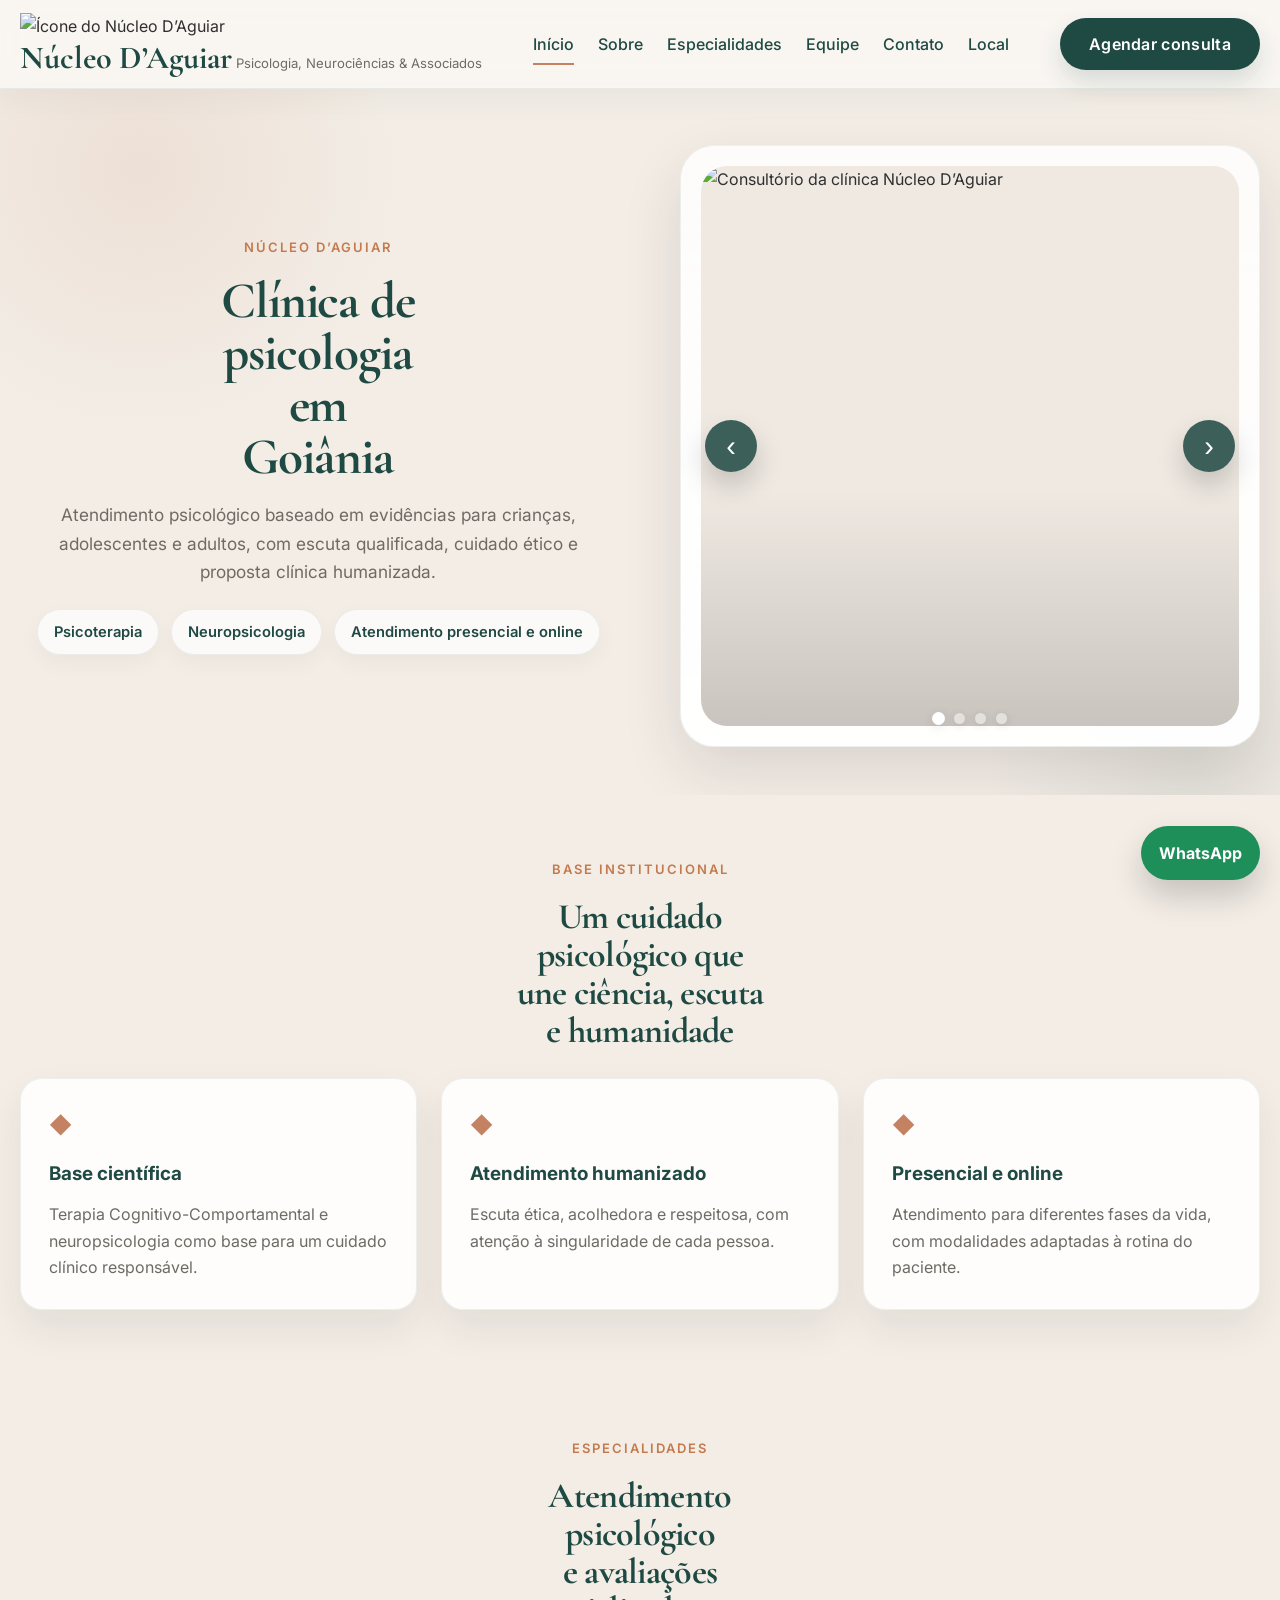
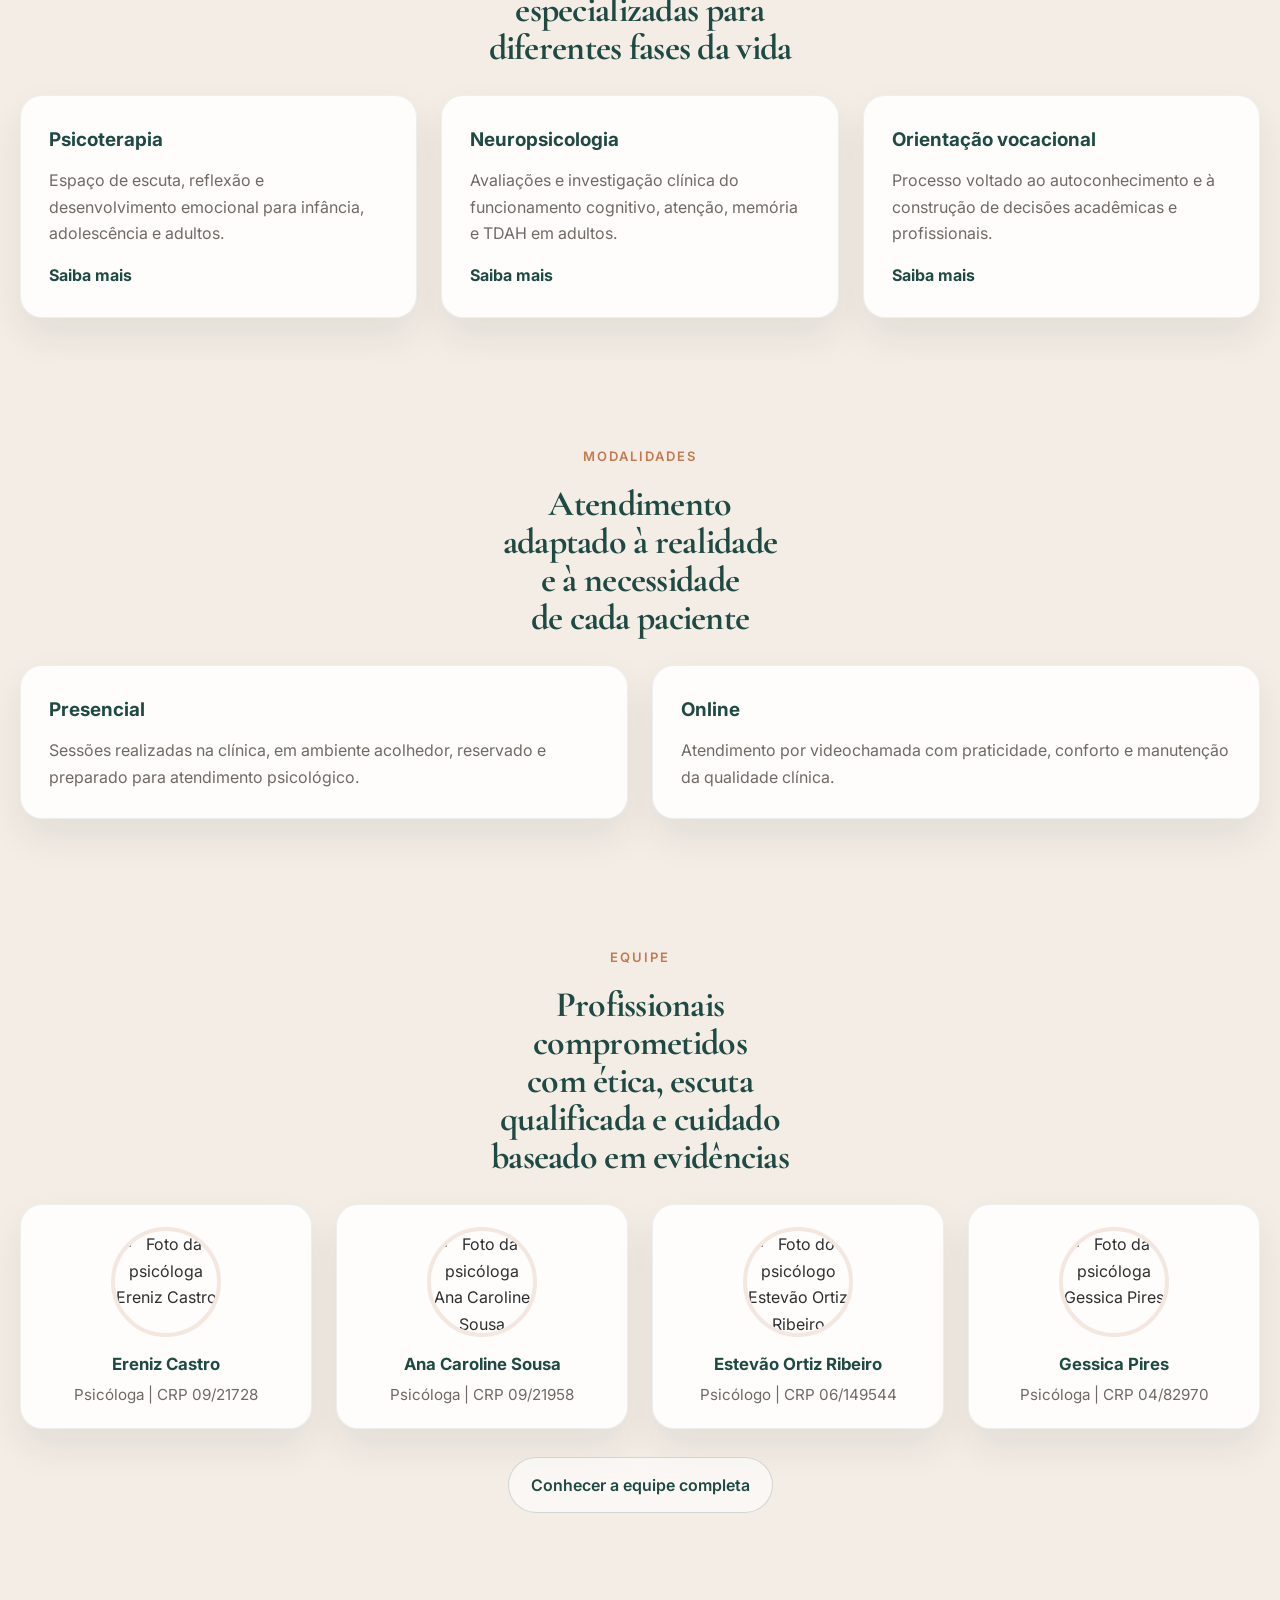
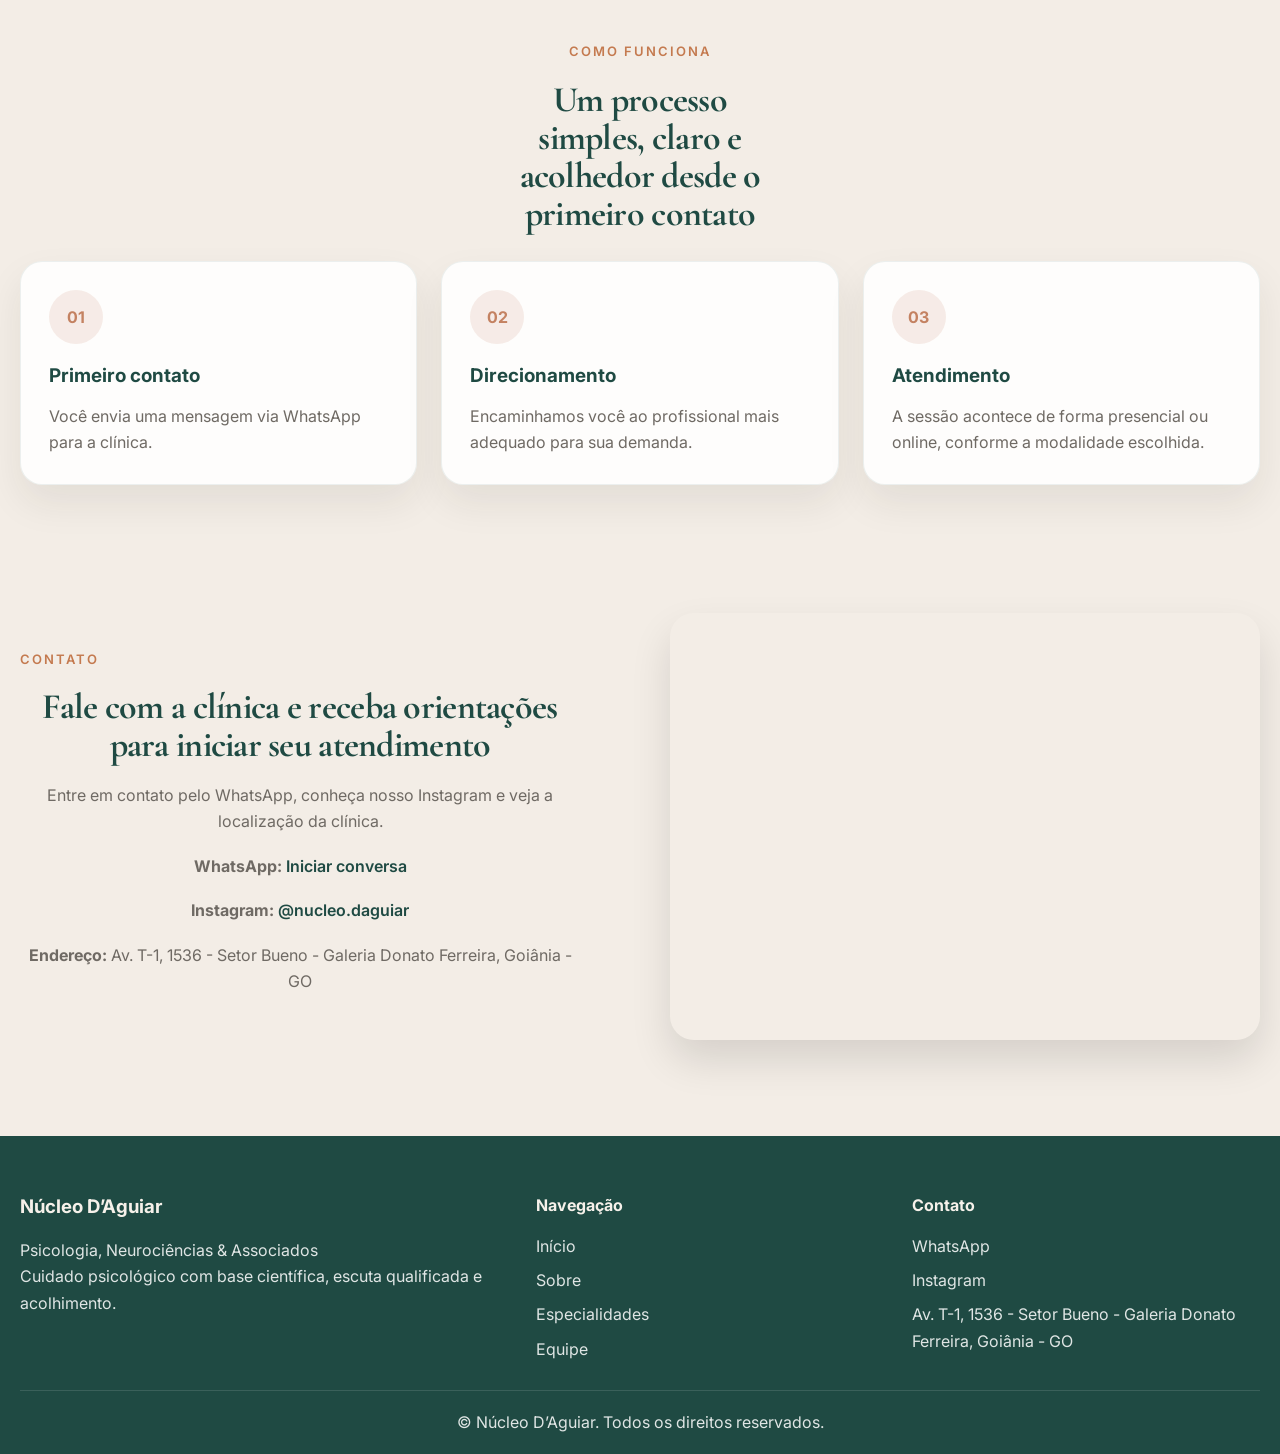
==== commit a5794e3c: "Update index.html" ====
--- a/index.html
+++ b/index.html
@@ -13,10 +13,13 @@
 <body>
   <header class="site-header">
     <div class="container header-wrap">
-      <a href="index.html" class="brand" aria-label="Página inicial do Núcleo D’Aguiar">
-        <span class="brand-title">Núcleo D’Aguiar</span>
-        <span class="brand-subtitle">Psicologia, Neurociências & Associados</span>
-      </a>
+     <a href="index.html" class="brand" aria-label="Página inicial do Núcleo D’Aguiar">
+  <img src="assets/img/icone.jpg" alt="Ícone do Núcleo D’Aguiar" class="brand-icon">
+  <span class="brand-text">
+    <span class="brand-title">Núcleo D’Aguiar</span>
+    <span class="brand-subtitle">Psicologia, Neurociências & Associados</span>
+  </span>
+</a>
 
       <button class="menu-toggle" aria-label="Abrir menu" aria-expanded="false" aria-controls="menu-principal">☰</button>
 
--- a/assets/css/style.css
+++ b/assets/css/style.css
@@ -0,0 +1,1552 @@
+:root{
+  --bg:#F3EDE6;
+  --bg-soft:#FAF7F3;
+  --white:#ffffff;
+  --text:#2f2f2f;
+  --muted:#6f6a64;
+  --primary:#1F4A43;
+  --accent:#C48262;
+  --border:rgba(31,74,67,.10);
+  --shadow:0 18px 40px rgba(42,36,30,.08);
+  --shadow-soft:0 12px 28px rgba(42,36,30,.06);
+  --shadow-strong:0 24px 60px rgba(42,36,30,.12);
+  --radius:22px;
+  --container:1240px;
+  --transition:.28s ease;
+}
+
+*{
+  box-sizing:border-box;
+  margin:0;
+  padding:0;
+}
+
+html{
+  scroll-behavior:smooth;
+}
+
+body{
+  background:var(--bg);
+  color:var(--text);
+  font-family:'Inter',sans-serif;
+  line-height:1.65;
+  overflow-x:hidden;
+}
+
+img{
+  max-width:100%;
+  display:block;
+}
+
+a{
+  color:inherit;
+  text-decoration:none;
+}
+
+ul{
+  list-style:none;
+}
+
+.container{
+  width:min(100% - 40px, var(--container));
+  margin:0 auto;
+}
+
+/* HEADER */
+
+.site-header{
+  position:sticky;
+  top:0;
+  z-index:999;
+  background:rgba(250,247,243,.92);
+  backdrop-filter:blur(14px);
+  -webkit-backdrop-filter:blur(14px);
+  border-bottom:1px solid rgba(31,74,67,.08);
+  box-shadow:0 10px 30px rgba(31,74,67,.05);
+}
+
+.header-wrap{
+  min-height:88px;
+  display:flex;
+  align-items:center;
+  justify-content:space-between;
+  gap:20px;
+}
+
+.brand{
+  display:flex;
+  flex-direction:column;
+  gap:2px;
+}
+
+.brand-title{
+  font-family:'Cormorant Garamond', serif;
+  font-size:2rem;
+  line-height:1;
+  color:var(--primary);
+  font-weight:700;
+}
+
+.brand-subtitle{
+  font-size:.82rem;
+  color:var(--muted);
+}
+
+.main-nav{
+  display:flex;
+  align-items:center;
+  gap:24px;
+}
+
+.main-nav a{
+  color:var(--primary);
+  font-weight:500;
+  position:relative;
+}
+
+.main-nav a.active::after,
+.main-nav a:hover::after{
+  content:"";
+  position:absolute;
+  left:0;
+  bottom:-8px;
+  width:100%;
+  height:2px;
+  background:var(--accent);
+}
+
+.menu-toggle{
+  display:none;
+  border:none;
+  background:none;
+  font-size:1.6rem;
+  color:var(--primary);
+  cursor:pointer;
+}
+
+/* BUTTONS */
+
+.btn{
+  display:inline-flex;
+  align-items:center;
+  justify-content:center;
+  gap:8px;
+  padding:14px 22px;
+  border-radius:999px;
+  font-weight:600;
+  transition:var(--transition);
+  border:1px solid transparent;
+}
+
+.btn-primary{
+  background:var(--primary);
+  color:#fff;
+  box-shadow:0 12px 24px rgba(31,74,67,.16);
+}
+
+.btn-primary:hover{
+  transform:translateY(-2px);
+  box-shadow:0 16px 30px rgba(31,74,67,.22);
+}
+
+.btn-secondary{
+  background:rgba(255,255,255,.55);
+  color:var(--primary);
+  border:1px solid rgba(31,74,67,.18);
+  backdrop-filter:blur(8px);
+  -webkit-backdrop-filter:blur(8px);
+}
+
+.btn-secondary:hover{
+  background:rgba(255,255,255,.82);
+}
+
+.desktop-cta{
+  padding:12px 28px;
+  letter-spacing:.02em;
+}
+
+/* TYPOGRAPHY */
+
+.eyebrow{
+  display:inline-block;
+  font-size:.82rem;
+  letter-spacing:.14em;
+  text-transform:uppercase;
+  color:var(--accent);
+  font-weight:700;
+  margin-bottom:16px;
+}
+
+.hero-copy h1,
+.page-hero h1,
+.section-heading h2,
+.section-copy h2,
+.cta-box h2,
+.specialty-head h2,
+.team-card-content h2,
+.content-card h2{
+  font-family:'Cormorant Garamond', serif;
+  color:var(--primary);
+  line-height:1.06;
+  letter-spacing:-.02em;
+  text-wrap:balance;
+}
+
+/* HERO HOME */
+
+.hero-home{
+  position:relative;
+  overflow:hidden;
+  padding:56px 0 48px;
+}
+
+.hero-home::before{
+  content:"";
+  position:absolute;
+  width:520px;
+  height:520px;
+  border-radius:50%;
+  top:-180px;
+  left:-120px;
+  background:radial-gradient(circle, rgba(196,130,98,.12) 0%, rgba(196,130,98,0) 70%);
+  pointer-events:none;
+}
+
+.hero-home::after{
+  content:"";
+  position:absolute;
+  width:420px;
+  height:420px;
+  border-radius:50%;
+  right:-120px;
+  bottom:-180px;
+  background:radial-gradient(circle, rgba(31,74,67,.08) 0%, rgba(31,74,67,0) 70%);
+  pointer-events:none;
+}
+
+.hero-grid{
+  position:relative;
+  z-index:1;
+  display:grid;
+  grid-template-columns:minmax(520px, 1fr) minmax(460px, 580px);
+  gap:64px;
+  align-items:center;
+}
+
+.hero-copy{
+  max-width:760px;
+  margin-inline:auto;
+  text-align:center;
+}
+
+.hero-copy h1{
+  font-size:clamp(3rem, 4vw, 4.4rem);
+  line-height:1.01;
+  max-width:9ch;
+  margin:0 auto 18px;
+}
+
+.hero-copy p{
+  max-width:50ch;
+  margin:0 auto 22px;
+  font-size:1.08rem;
+  color:var(--muted);
+}
+
+.hero-mini-highlights{
+  display:flex;
+  flex-wrap:wrap;
+  justify-content:center;
+  gap:12px;
+  margin-top:20px;
+}
+
+.hero-mini-highlights span{
+  display:inline-flex;
+  align-items:center;
+  justify-content:center;
+  padding:10px 16px;
+  border-radius:999px;
+  background:rgba(255,255,255,.72);
+  border:1px solid rgba(31,74,67,.08);
+  color:var(--primary);
+  font-size:.92rem;
+  font-weight:600;
+  box-shadow:0 8px 22px rgba(0,0,0,.04);
+}
+
+.hero-card{
+  position:relative;
+  background:linear-gradient(180deg, rgba(255,255,255,.82), rgba(255,255,255,.97));
+  border:1px solid rgba(31,74,67,.08);
+  border-radius:34px;
+  padding:20px;
+  box-shadow:var(--shadow-strong);
+  transition:transform .35s ease, box-shadow .35s ease;
+}
+
+.hero-card:hover{
+  transform:translateY(-4px);
+  box-shadow:0 30px 70px rgba(42,36,30,.14);
+}
+
+.hero-carousel-track{
+  position:relative;
+  min-height:560px;
+  border-radius:26px;
+  overflow:hidden;
+  background:#efe9e2;
+}
+
+.hero-carousel-track::after{
+  content:"";
+  position:absolute;
+  inset:0;
+  background:linear-gradient(to top, rgba(0,0,0,.16), rgba(0,0,0,0) 42%);
+  pointer-events:none;
+  z-index:2;
+}
+
+.carousel-image{
+  position:absolute;
+  inset:0;
+  width:100%;
+  height:100%;
+  object-fit:cover;
+  object-position:center;
+  opacity:0;
+  transform:scale(1.03);
+  transition:opacity .9s ease, transform 5s ease;
+}
+
+.carousel-image.active{
+  opacity:1;
+  z-index:1;
+  transform:scale(1);
+}
+
+.carousel-btn{
+  position:absolute;
+  top:50%;
+  transform:translateY(-50%);
+  z-index:4;
+  width:52px;
+  height:52px;
+  border:none;
+  border-radius:999px;
+  background:rgba(31,74,67,.86);
+  color:#fff;
+  font-size:1.8rem;
+  line-height:1;
+  cursor:pointer;
+  box-shadow:0 14px 28px rgba(0,0,0,.18);
+  transition:transform .22s ease, background .22s ease, box-shadow .22s ease;
+}
+
+.carousel-btn:hover{
+  transform:translateY(-50%) scale(1.08);
+  background:var(--primary);
+  box-shadow:0 18px 34px rgba(0,0,0,.22);
+}
+
+.carousel-btn.prev{ left:24px; }
+.carousel-btn.next{ right:24px; }
+
+.carousel-dots{
+  position:absolute;
+  left:50%;
+  bottom:22px;
+  transform:translateX(-50%);
+  z-index:4;
+  display:flex;
+  gap:10px;
+}
+
+.carousel-dot{
+  width:11px;
+  height:11px;
+  border:none;
+  border-radius:50%;
+  background:rgba(255,255,255,.48);
+  box-shadow:0 2px 10px rgba(0,0,0,.10);
+  cursor:pointer;
+  transition:transform .2s ease, background .2s ease;
+}
+
+.carousel-dot.active{
+  background:#fff;
+  transform:scale(1.18);
+}
+
+/* PAGE HERO */
+
+.page-hero{
+  padding:68px 0 24px;
+  background:linear-gradient(180deg, rgba(250,247,243,.94), rgba(243,237,230,0));
+  text-align:center;
+}
+
+.page-hero .container{
+  max-width:1040px;
+}
+
+.page-hero h1{
+  font-size:clamp(2.3rem, 3vw, 3.1rem);
+  max-width:16ch;
+  margin:0 auto 14px;
+}
+
+.page-hero p{
+  max-width:58ch;
+  color:var(--muted);
+  font-size:1.03rem;
+  margin:0 auto;
+}
+
+/* SECTIONS */
+
+.trust-section,
+.about-preview,
+.specialties-preview,
+.modalidades-section,
+.team-preview,
+.steps-section,
+.contact-preview,
+.page-section,
+.cta-section{
+  padding:64px 0;
+}
+
+.section-heading{
+  max-width:980px;
+  margin:0 auto 28px;
+  text-align:center;
+}
+
+.section-heading h2{
+  font-size:clamp(2rem, 2.8vw, 2.7rem);
+  max-width:18ch;
+  margin:0 auto;
+}
+
+/* GRIDS */
+
+.cards-grid{
+  display:grid;
+  gap:24px;
+  align-items:stretch;
+}
+
+.cards-2{ grid-template-columns:repeat(2, minmax(0, 1fr)); }
+.cards-3{ grid-template-columns:repeat(3, minmax(0, 1fr)); }
+.cards-4{ grid-template-columns:repeat(4, minmax(0, 1fr)); }
+
+/* CARDS */
+
+.feature-card,
+.service-card,
+.mode-card,
+.step-card,
+.info-card,
+.mini-info-card,
+.content-card,
+.team-card,
+.team-mini-card{
+  background:rgba(255,255,255,.88);
+  border:1px solid rgba(31,74,67,.08);
+  border-radius:var(--radius);
+  box-shadow:0 18px 38px rgba(42,36,30,.08);
+  transition:transform .28s ease, box-shadow .28s ease, border-color .28s ease, background .28s ease;
+}
+
+.feature-card:hover,
+.service-card:hover,
+.mode-card:hover,
+.step-card:hover,
+.info-card:hover,
+.mini-info-card:hover,
+.content-card:hover,
+.team-card:hover,
+.team-mini-card:hover{
+  transform:translateY(-6px);
+  box-shadow:0 24px 50px rgba(42,36,30,.12);
+  border-color:rgba(31,74,67,.16);
+  background:rgba(255,255,255,.96);
+}
+
+.feature-card,
+.service-card,
+.mode-card,
+.step-card,
+.info-card,
+.mini-info-card,
+.content-card{
+  padding:28px;
+}
+
+.feature-card h3,
+.service-card h3,
+.mode-card h3,
+.step-card h3,
+.info-card h3,
+.mini-info-card h3{
+  color:var(--primary);
+  margin-bottom:12px;
+  font-size:1.18rem;
+}
+
+.feature-card p,
+.service-card p,
+.mode-card p,
+.step-card p,
+.info-card p,
+.mini-info-card p,
+.content-card p{
+  color:var(--muted);
+}
+
+.feature-icon{
+  color:var(--accent);
+  font-size:1.4rem;
+  margin-bottom:14px;
+}
+
+.service-card a{
+  display:inline-block;
+  margin-top:16px;
+  font-weight:700;
+  color:var(--primary);
+}
+
+/* SPLIT */
+
+.split-section{
+  display:grid;
+  grid-template-columns:1fr 1.1fr;
+  gap:48px;
+  align-items:center;
+}
+
+.section-copy{
+  max-width:760px;
+}
+
+.section-copy h2{
+  font-size:clamp(2rem, 2.8vw, 2.7rem);
+  margin-bottom:18px;
+  text-align:center;
+}
+
+.section-copy p{
+  color:var(--muted);
+  margin-bottom:16px;
+  text-align:center;
+}
+
+.section-copy .btn{
+  margin-inline:auto;
+}
+
+.highlight-box{
+  background:rgba(255,255,255,.84);
+  border:1px solid var(--border);
+  border-radius:28px;
+  padding:28px;
+  box-shadow:var(--shadow);
+}
+
+.highlight-item + .highlight-item{
+  margin-top:18px;
+  padding-top:18px;
+  border-top:1px solid rgba(31,74,67,.1);
+}
+
+.highlight-item strong{
+  color:var(--primary);
+  display:block;
+  margin-bottom:4px;
+  font-size:1.08rem;
+}
+
+.highlight-item span{
+  color:var(--muted);
+}
+
+/* TEAM HOME */
+
+.team-mini-card{
+  padding:22px 18px;
+  text-align:center;
+  display:flex;
+  flex-direction:column;
+  justify-content:flex-start;
+  min-height:100%;
+}
+
+.team-mini-card img{
+  width:110px;
+  height:110px;
+  object-fit:cover;
+  border-radius:50%;
+  margin:0 auto 16px;
+  border:4px solid rgba(196,130,98,.18);
+  transition:transform .35s ease, box-shadow .35s ease;
+}
+
+.team-mini-card:hover img{
+  transform:scale(1.05);
+  box-shadow:0 16px 28px rgba(42,36,30,.12);
+}
+
+.team-mini-card h3{
+  color:var(--primary);
+  font-size:1.05rem;
+  margin-bottom:8px;
+  line-height:1.35;
+}
+
+.team-mini-card p{
+  color:var(--muted);
+  font-size:.95rem;
+  line-height:1.45;
+}
+
+.section-cta.center{
+  text-align:center;
+  margin-top:28px;
+}
+
+/* STEPS */
+
+.step-card{
+  min-height:100%;
+  display:flex;
+  flex-direction:column;
+  justify-content:flex-start;
+}
+
+.step-number{
+  display:inline-flex;
+  width:54px;
+  height:54px;
+  border-radius:50%;
+  align-items:center;
+  justify-content:center;
+  background:rgba(196,130,98,.14);
+  color:var(--accent);
+  font-weight:700;
+  margin-bottom:16px;
+}
+
+/* CONTACT */
+
+.contact-list p{
+  margin-bottom:10px;
+}
+
+.contact-list a{
+  color:var(--primary);
+  font-weight:600;
+}
+
+/* MAP */
+
+.hero-actions{
+  margin-top:8px;
+  display:flex;
+  align-items:center;
+  justify-content:center;
+}
+
+.map-box{
+  border-radius:24px;
+  overflow:hidden;
+  box-shadow:0 20px 40px rgba(0,0,0,.12);
+  transition:transform .3s ease, box-shadow .3s ease;
+}
+
+.map-box:hover{
+  transform:translateY(-4px);
+  box-shadow:0 28px 58px rgba(0,0,0,.16);
+}
+
+.map-box iframe{
+  width:100%;
+  height:420px;
+  border:0;
+}
+
+/* INTERNAL */
+
+.styled-list{
+  padding-left:18px;
+}
+
+.styled-list li{
+  position:relative;
+  padding-left:12px;
+  color:var(--muted);
+  margin-bottom:10px;
+}
+
+.styled-list li::before{
+  content:"•";
+  position:absolute;
+  left:-8px;
+  color:var(--accent);
+  font-weight:700;
+}
+
+.team-card{
+  overflow:hidden;
+  display:grid;
+  grid-template-columns:220px 1fr;
+}
+
+.team-card img{
+  width:100%;
+  height:100%;
+  min-height:100%;
+  object-fit:cover;
+  transition:transform .45s ease;
+}
+
+.team-card:hover img{
+  transform:scale(1.03);
+}
+
+.team-card-content{
+  padding:24px;
+  display:flex;
+  flex-direction:column;
+  justify-content:center;
+}
+
+.team-card-content h2{
+  font-size:clamp(1.65rem, 2vw, 1.95rem);
+  margin-bottom:8px;
+}
+
+.team-meta{
+  color:var(--primary);
+  font-weight:600;
+  margin-bottom:10px;
+}
+
+.team-badge{
+  display:inline-block;
+  background:rgba(196,130,98,.12);
+  color:var(--accent);
+  padding:8px 14px;
+  border-radius:999px;
+  font-weight:700;
+  margin-bottom:16px;
+  font-size:.9rem;
+}
+
+.team-card-content .btn{
+  align-self:flex-start;
+  margin-top:8px;
+}
+
+/* CTA */
+
+.cta-box{
+  background:linear-gradient(135deg, rgba(255,255,255,.92), rgba(250,247,243,.98));
+  border:1px solid rgba(31,74,67,.08);
+  border-radius:30px;
+  padding:32px;
+  box-shadow:0 22px 50px rgba(42,36,30,.10);
+  display:grid;
+  grid-template-columns:1fr auto;
+  align-items:center;
+  gap:28px;
+  text-align:center;
+}
+
+.cta-box > div{
+  max-width:900px;
+  margin:0 auto;
+}
+
+.cta-box h2{
+  font-size:clamp(1.9rem, 2.8vw, 2.45rem);
+  margin-bottom:10px;
+  max-width:18ch;
+  margin-inline:auto;
+}
+
+.cta-box p{
+  color:var(--muted);
+  max-width:52ch;
+  margin-inline:auto;
+}
+
+.cta-box .btn{
+  justify-self:end;
+}
+
+/* FOOTER */
+
+.site-footer{
+  background:var(--primary);
+  color:#f6f1ea;
+  padding:56px 0 18px;
+  margin-top:32px;
+}
+
+.footer-grid{
+  display:grid;
+  grid-template-columns:1.4fr 1fr 1fr;
+  gap:28px;
+}
+
+.site-footer h3,
+.site-footer h4{
+  margin-bottom:14px;
+}
+
+.site-footer p,
+.site-footer li,
+.site-footer a{
+  color:rgba(255,255,255,.86);
+}
+
+.site-footer li + li{
+  margin-top:8px;
+}
+
+.footer-bottom{
+  border-top:1px solid rgba(255,255,255,.12);
+  margin-top:28px;
+  padding-top:18px;
+  text-align:center;
+}
+
+/* FLOATING */
+
+.floating-whatsapp{
+  position:fixed;
+  right:20px;
+  bottom:20px;
+  z-index:1000;
+  background:#1f8f5a;
+  color:#fff;
+  padding:14px 18px;
+  border-radius:999px;
+  box-shadow:0 16px 32px rgba(0,0,0,.18);
+  font-weight:700;
+  transition:transform .22s ease, box-shadow .22s ease;
+}
+
+.floating-whatsapp:hover{
+  transform:translateY(-3px);
+  box-shadow:0 22px 36px rgba(0,0,0,.22);
+}
+
+/* ANIMATION */
+
+.fade-up{
+  opacity:0;
+  transform:translateY(34px);
+  transition:opacity .8s ease, transform .8s ease;
+}
+
+.fade-up.visible{
+  opacity:1;
+  transform:translateY(0);
+}
+
+/* RESPONSIVE */
+
+@media (max-width: 1180px){
+  .hero-grid,
+  .split-section,
+  .footer-grid,
+  .team-card,
+  .cta-box{
+    grid-template-columns:1fr;
+  }
+
+  .cards-4{
+    grid-template-columns:repeat(2,minmax(0,1fr));
+  }
+
+  .cards-3{
+    grid-template-columns:repeat(2,minmax(0,1fr));
+  }
+
+  .hero-card{
+    max-width:720px;
+    margin-inline:auto;
+  }
+
+  .cta-box .btn{
+    justify-self:center;
+  }
+
+  .team-card img{
+    height:340px;
+  }
+}
+
+@media (max-width: 860px){
+  .menu-toggle{
+    display:block;
+  }
+
+  .desktop-cta{
+    display:none;
+  }
+
+  .main-nav{
+    position:absolute;
+    top:84px;
+    left:0;
+    right:0;
+    background:var(--bg-soft);
+    border-bottom:1px solid rgba(31,74,67,.08);
+    padding:18px 16px 22px;
+    display:none;
+    flex-direction:column;
+    align-items:flex-start;
+    gap:16px;
+  }
+
+  .main-nav.open{
+    display:flex;
+  }
+
+  .cards-2,
+  .cards-3,
+  .cards-4{
+    grid-template-columns:1fr;
+  }
+
+  .hero-grid{
+    grid-template-columns:1fr;
+    gap:32px;
+  }
+
+  .hero-home::before,
+  .hero-home::after{
+    display:none;
+  }
+
+  .feature-card:hover,
+  .service-card:hover,
+  .mode-card:hover,
+  .step-card:hover,
+  .info-card:hover,
+  .mini-info-card:hover,
+  .content-card:hover,
+  .team-card:hover,
+  .team-mini-card:hover,
+  .hero-card:hover,
+  .map-box:hover{
+    transform:none;
+  }
+
+  .header-wrap{
+    position:relative;
+  }
+}
+
+@media (max-width: 640px){
+
+  .hero-home{
+    padding:40px 0 28px;
+  }
+
+  .hero-grid{
+    grid-template-columns:1fr !important;
+    gap:26px !important;
+    align-items:start;
+  }
+
+  .hero-copy{
+    width:100%;
+    max-width:100%;
+    text-align:center;
+  }
+
+  .hero-copy h1{
+    font-size:2.15rem;
+    max-width:12ch;
+    margin:0 auto 16px;
+    line-height:1.08;
+  }
+
+  .hero-copy p{
+    max-width:31ch;
+    font-size:.98rem;
+    margin:0 auto 18px;
+  }
+
+  .hero-mini-highlights{
+    gap:8px;
+    justify-content:center;
+  }
+
+  .hero-mini-highlights span{
+    font-size:.84rem;
+    padding:8px 12px;
+  }
+
+  .hero-card.hero-carousel{
+    width:100%;
+    max-width:100%;
+    margin:0 auto;
+    padding:12px;
+    border-radius:22px;
+  }
+
+  .hero-carousel-track{
+    position:relative;
+    width:100%;
+    min-height:auto;
+    height:auto;
+    aspect-ratio:4 / 5;
+    border-radius:16px;
+    overflow:hidden;
+    background:#efe9e2;
+  }
+
+  .carousel-image{
+    position:absolute;
+    inset:0;
+    width:100%;
+    height:100%;
+    object-fit:cover;
+    object-position:center;
+  }
+
+  .carousel-btn{
+    width:42px;
+    height:42px;
+    font-size:1.35rem;
+    top:50%;
+    transform:translateY(-50%);
+    z-index:5;
+  }
+
+  .carousel-btn.prev{
+    left:12px;
+  }
+
+  .carousel-btn.next{
+    right:12px;
+  }
+
+  .carousel-dots{
+    left:50%;
+    bottom:14px;
+    transform:translateX(-50%);
+    z-index:5;
+  }
+
+  .carousel-dot{
+    width:10px;
+    height:10px;
+  }
+
+  .map-box iframe{
+    height:320px;
+  }
+
+  .floating-whatsapp{
+    right:14px;
+    bottom:14px;
+    padding:12px 16px;
+  }
+}
+
+
+@media (max-width: 560px){
+  .trust-section,
+  .about-preview,
+  .specialties-preview,
+  .modalidades-section,
+  .team-preview,
+  .steps-section,
+  .contact-preview,
+  .page-section,
+  .cta-section{
+    padding:52px 0;
+  }
+
+  .page-hero{
+    padding:56px 0 22px;
+  }
+
+  .btn{
+    width:100%;
+  }
+
+  .team-card-content .btn{
+    align-self:stretch;
+  }
+}
+
+/* ============================= */
+/* ALINHAMENTO DOS TITULOS EYEBROW */
+/* ============================= */
+
+.eyebrow {
+    display: block;
+    font-family: "Inter", sans-serif;
+    font-size: 13px;
+    letter-spacing: 2px;
+    text-transform: uppercase;
+    color: #c47a4f;
+    font-weight: 600;
+
+    margin-bottom: 18px;
+
+    /* alinhamento perfeito com conteúdo */
+    margin-left: 0;
+    padding-left: 0;
+}
+
+/* garante alinhamento com o container do site */
+
+.section-copy .eyebrow,
+.page-hero .eyebrow,
+.split-section .eyebrow {
+    margin-left: 0;
+}
+
+/* ajuste fino de layout premium */
+
+.section-copy {
+    padding-left: 0;
+}
+
+/* garante que o conteúdo da esquerda fique perfeitamente alinhado */
+
+.split-section {
+    align-items: flex-start;
+}
+
+/* espaçamento correto entre label e titulo */
+
+.section-copy h2,
+.section-copy h1 {
+    margin-top: 0;
+}
+
+/* ===================================== */
+/* AJUSTE PREMIUM DE GRID E ALINHAMENTO */
+/* ===================================== */
+
+.split-section{
+    display:grid;
+    grid-template-columns:1fr 1fr;
+    gap:60px;
+    align-items:center;
+}
+
+/* coluna esquerda */
+
+.section-copy{
+    max-width:560px;
+}
+
+/* label pequeno acima do titulo */
+
+.eyebrow{
+    display:block;
+    font-size:13px;
+    letter-spacing:2px;
+    text-transform:uppercase;
+    color:#c47a4f;
+    font-weight:600;
+
+    margin-bottom:18px;
+    margin-left:0;
+}
+
+/* garante alinhamento perfeito */
+
+.section-copy .eyebrow{
+    margin-left:0;
+}
+
+/* titulo principal */
+
+.section-copy h1,
+.section-copy h2{
+    margin-top:0;
+}
+
+/* ajuste de espaçamento profissional */
+
+.section-copy p{
+    margin-top:18px;
+}
+
+/* mapa */
+
+.map-box{
+    width:100%;
+}
+
+/* responsivo */
+
+@media(max-width:900px){
+
+.split-section{
+grid-template-columns:1fr;
+gap:40px;
+}
+
+.section-copy{
+max-width:100%;
+}
+
+}
+
+/* ===================================== */
+/* AJUSTE ESPECÍFICO — PÁGINA CONTATO */
+/* ===================================== */
+
+.page-contato .page-hero{
+  padding:52px 0 18px;
+}
+
+.page-contato .page-hero .container{
+  max-width:900px;
+}
+
+.page-contato .page-hero h1{
+  max-width:12ch;
+  margin-bottom:12px;
+}
+
+.page-contato .page-hero p{
+  max-width:46ch;
+}
+
+.page-contato .contato-main-section{
+  padding:28px 0 36px;
+}
+
+.page-contato .contato-grid{
+  align-items:start;
+}
+
+.page-contato .contato-grid .content-card{
+  height:100%;
+}
+
+.page-contato .contato-cta-section{
+  padding:20px 0 56px;
+}
+
+.page-contato .contato-cta-section .cta-box{
+  grid-template-columns:1fr;
+  gap:18px;
+  padding:28px;
+}
+
+.page-contato .contato-cta-section .cta-box h2{
+  max-width:16ch;
+}
+
+.page-contato .contato-cta-section .cta-box p{
+  max-width:48ch;
+}
+
+@media (max-width: 860px){
+  .page-contato .page-hero{
+    padding:42px 0 12px;
+  }
+
+  .page-contato .contato-main-section{
+    padding:22px 0 30px;
+  }
+
+  .page-contato .contato-cta-section{
+    padding:16px 0 44px;
+  }
+}
+
+/* =============================== */
+/* AJUSTE HERO DA PÁGINA SOBRE */
+/* =============================== */
+
+.page-hero .container{
+    max-width:1100px;
+    text-align:center;
+}
+
+/* título principal */
+
+.page-hero h1{
+    max-width:900px;
+    margin-left:auto;
+    margin-right:auto;
+
+    font-size:clamp(42px,4.6vw,56px);
+    line-height:1.18;
+}
+
+/* texto abaixo */
+
+.page-hero p{
+    max-width:720px;
+    margin-left:auto;
+    margin-right:auto;
+}
+
+/* reduz espaço vertical exagerado */
+
+.page-hero{
+    padding:70px 0 40px;
+}
+
+/* mobile */
+
+@media(max-width:860px){
+
+.page-hero h1{
+font-size:34px;
+line-height:1.25;
+}
+
+.page-hero{
+padding:55px 0 30px;
+}
+
+}
+
+/* ===================================== */
+/* AJUSTE REAL DA PÁGINA SOBRE */
+/* ===================================== */
+
+.page-sobre .page-hero{
+  padding:56px 0 28px;
+}
+
+.page-sobre .page-hero .container{
+  max-width:1200px;
+}
+
+.page-sobre .page-hero .eyebrow{
+  margin-bottom:14px;
+}
+
+.page-sobre .page-hero h1{
+  max-width:980px;
+  width:100%;
+  margin:0 auto 14px;
+  font-size:clamp(2.8rem, 4.6vw, 4.4rem);
+  line-height:1.12;
+  letter-spacing:-0.02em;
+  text-wrap:unset;
+}
+
+.page-sobre .page-hero p{
+  max-width:760px;
+  margin:0 auto;
+  font-size:1.04rem;
+}
+
+@media (max-width: 860px){
+  .page-sobre .page-hero{
+    padding:44px 0 22px;
+  }
+
+  .page-sobre .page-hero h1{
+    max-width:92%;
+    font-size:2.3rem;
+    line-height:1.16;
+  }
+
+  .page-sobre .page-hero p{
+    max-width:92%;
+  }
+}
+
+/* ===================================== */
+/* AJUSTE FINAL — SEÇÃO SOBRE NA HOME */
+/* ===================================== */
+
+.about-preview .section-copy{
+  text-align:left;
+  max-width:620px;
+  margin:0;
+}
+
+.about-preview .section-copy .eyebrow{
+  text-align:left;
+  margin-left:0;
+  margin-right:0;
+}
+
+.about-preview .section-copy h2{
+  text-align:left;
+  margin-left:0;
+  margin-right:0;
+  max-width:14ch;
+}
+
+.about-preview .section-copy p{
+  text-align:left;
+  margin-left:0;
+  margin-right:0;
+  max-width:30ch;
+}
+
+.about-preview .section-copy .btn{
+  margin-left:0;
+  margin-right:0;
+}
+
+.about-preview .split-section{
+  align-items:center;
+}
+
+@media (max-width: 860px){
+  .about-preview .section-copy,
+  .about-preview .section-copy .eyebrow,
+  .about-preview .section-copy h2,
+  .about-preview .section-copy p{
+    text-align:center;
+    margin-left:auto;
+    margin-right:auto;
+  }
+
+  .about-preview .section-copy .btn{
+    margin-left:auto;
+    margin-right:auto;
+  }
+}
+
+/* ===================================== */
+/* CORREÇÃO HORIZONTAL — HERO CONTATO */
+/* ===================================== */
+
+.page-contato .page-hero .container{
+  max-width:1200px;
+}
+
+/* título */
+
+.page-contato .page-hero h1{
+  max-width:950px;
+  margin-left:auto;
+  margin-right:auto;
+
+  font-size:clamp(42px,4.5vw,56px);
+  line-height:1.15;
+
+  text-wrap:normal;
+  white-space:normal;
+}
+
+/* subtítulo */
+
+.page-contato .page-hero p{
+  max-width:720px;
+  margin-left:auto;
+  margin-right:auto;
+}
+
+/* espaço vertical */
+
+.page-contato .page-hero{
+  padding:65px 0 40px;
+}
+
+/* mobile */
+
+@media (max-width: 860px){
+
+.page-contato .page-hero h1{
+font-size:34px;
+line-height:1.2;
+max-width:92%;
+}
+
+.page-contato .page-hero p{
+max-width:92%;
+}
+
+}
+
+/* ===================================== */
+/* CORREÇÃO DEFINITIVA — CARROSSEL MOBILE */
+/* ===================================== */
+
+@media (max-width: 640px){
+
+  .hero-grid{
+    grid-template-columns:1fr !important;
+    gap:28px;
+  }
+
+  .hero-card.hero-carousel{
+    width:100% !important;
+    max-width:100% !important;
+    margin:0 auto !important;
+    padding:14px !important;
+    border-radius:22px !important;
+  }
+
+  .hero-carousel-track{
+    position:relative !important;
+    width:100% !important;
+    max-width:100% !important;
+    min-height:0 !important;
+    height:auto !important;
+    aspect-ratio: 4 / 5 !important;
+    border-radius:18px !important;
+    overflow:hidden !important;
+    background:#efe9e2 !important;
+  }
+
+  .carousel-image{
+    position:absolute !important;
+    inset:0 !important;
+    width:100% !important;
+    height:100% !important;
+    object-fit:cover !important;
+    object-position:center !important;
+    opacity:0;
+  }
+
+  .carousel-image.active{
+    opacity:1;
+  }
+
+  .carousel-btn{
+    top:50% !important;
+    transform:translateY(-50%) !important;
+    width:44px !important;
+    height:44px !important;
+    font-size:1.45rem !important;
+    z-index:5 !important;
+  }
+
+  .carousel-btn.prev{
+    left:14px !important;
+  }
+
+  .carousel-btn.next{
+    right:14px !important;
+  }
+
+  .carousel-dots{
+    left:50% !important;
+    bottom:14px !important;
+    transform:translateX(-50%) !important;
+    z-index:5 !important;
+  }
+
+  .carousel-dot{
+    width:10px !important;
+    height:10px !important;
+  }
+}
